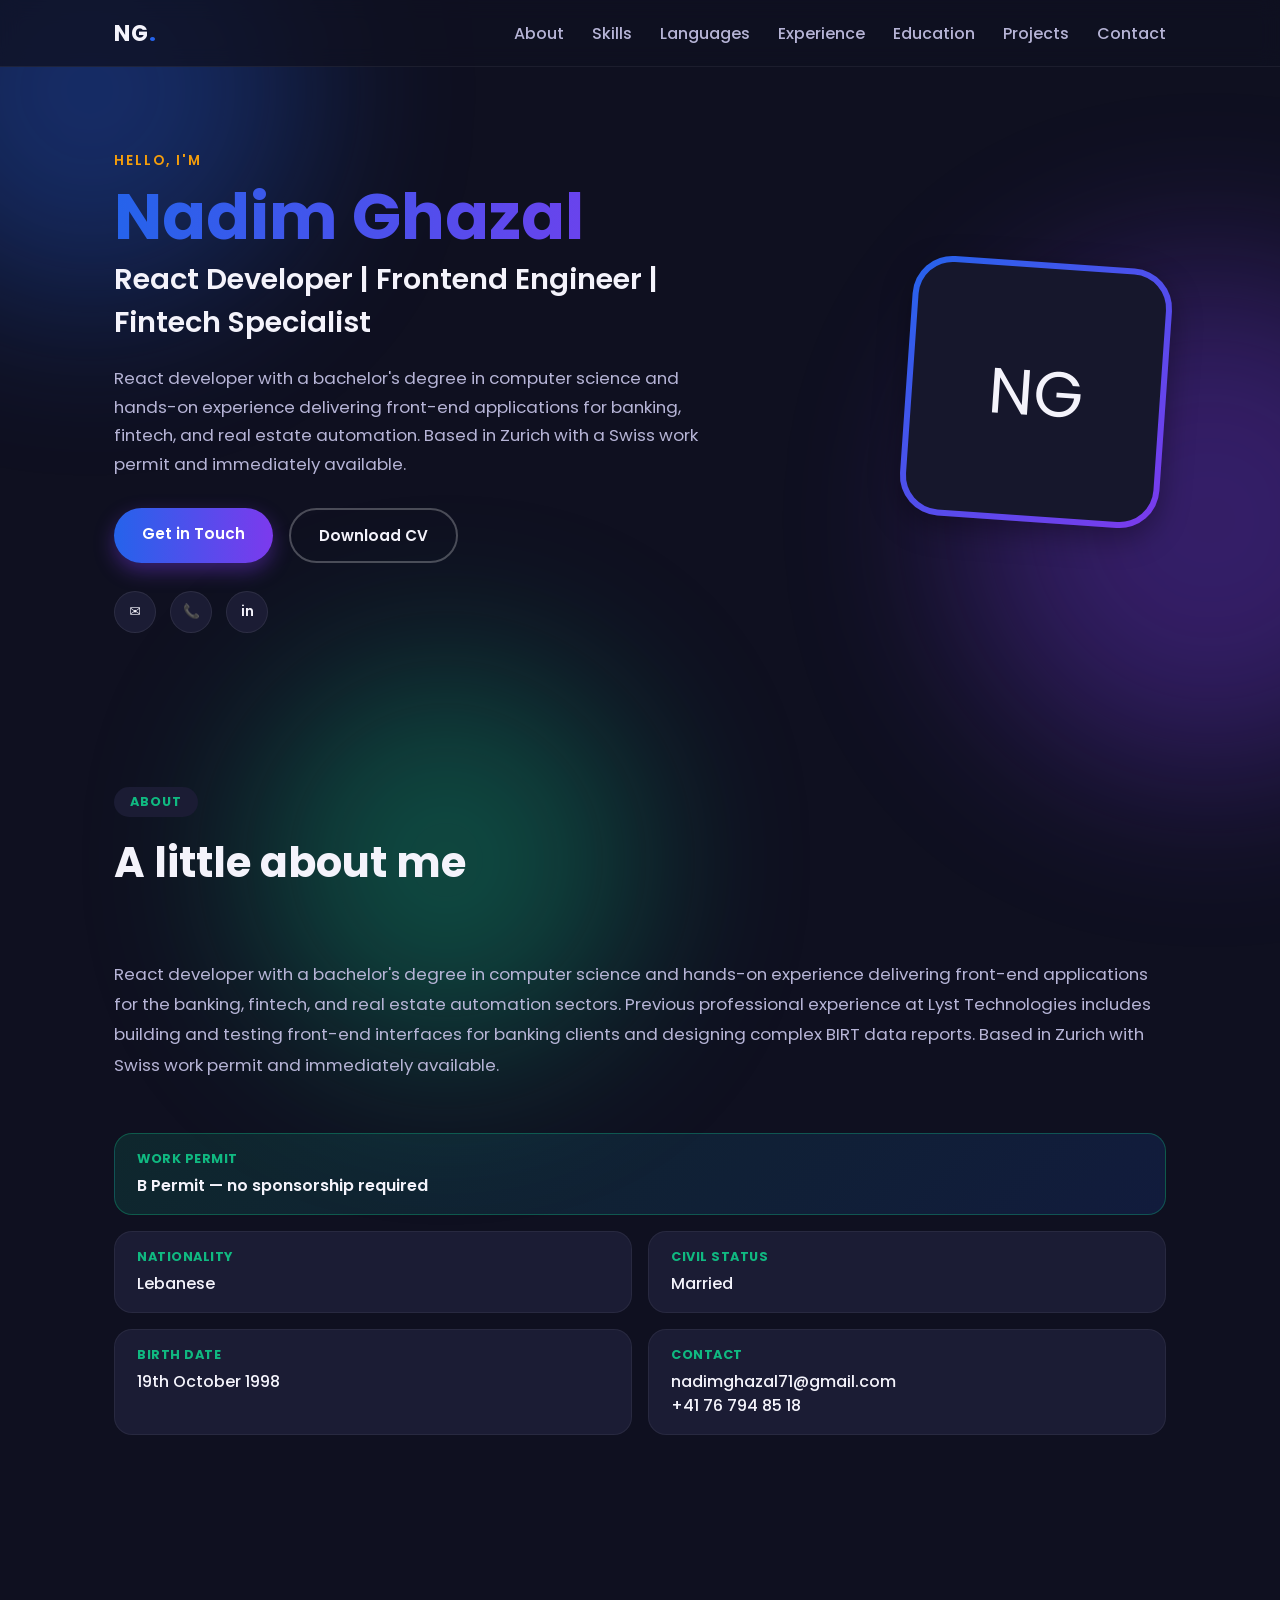
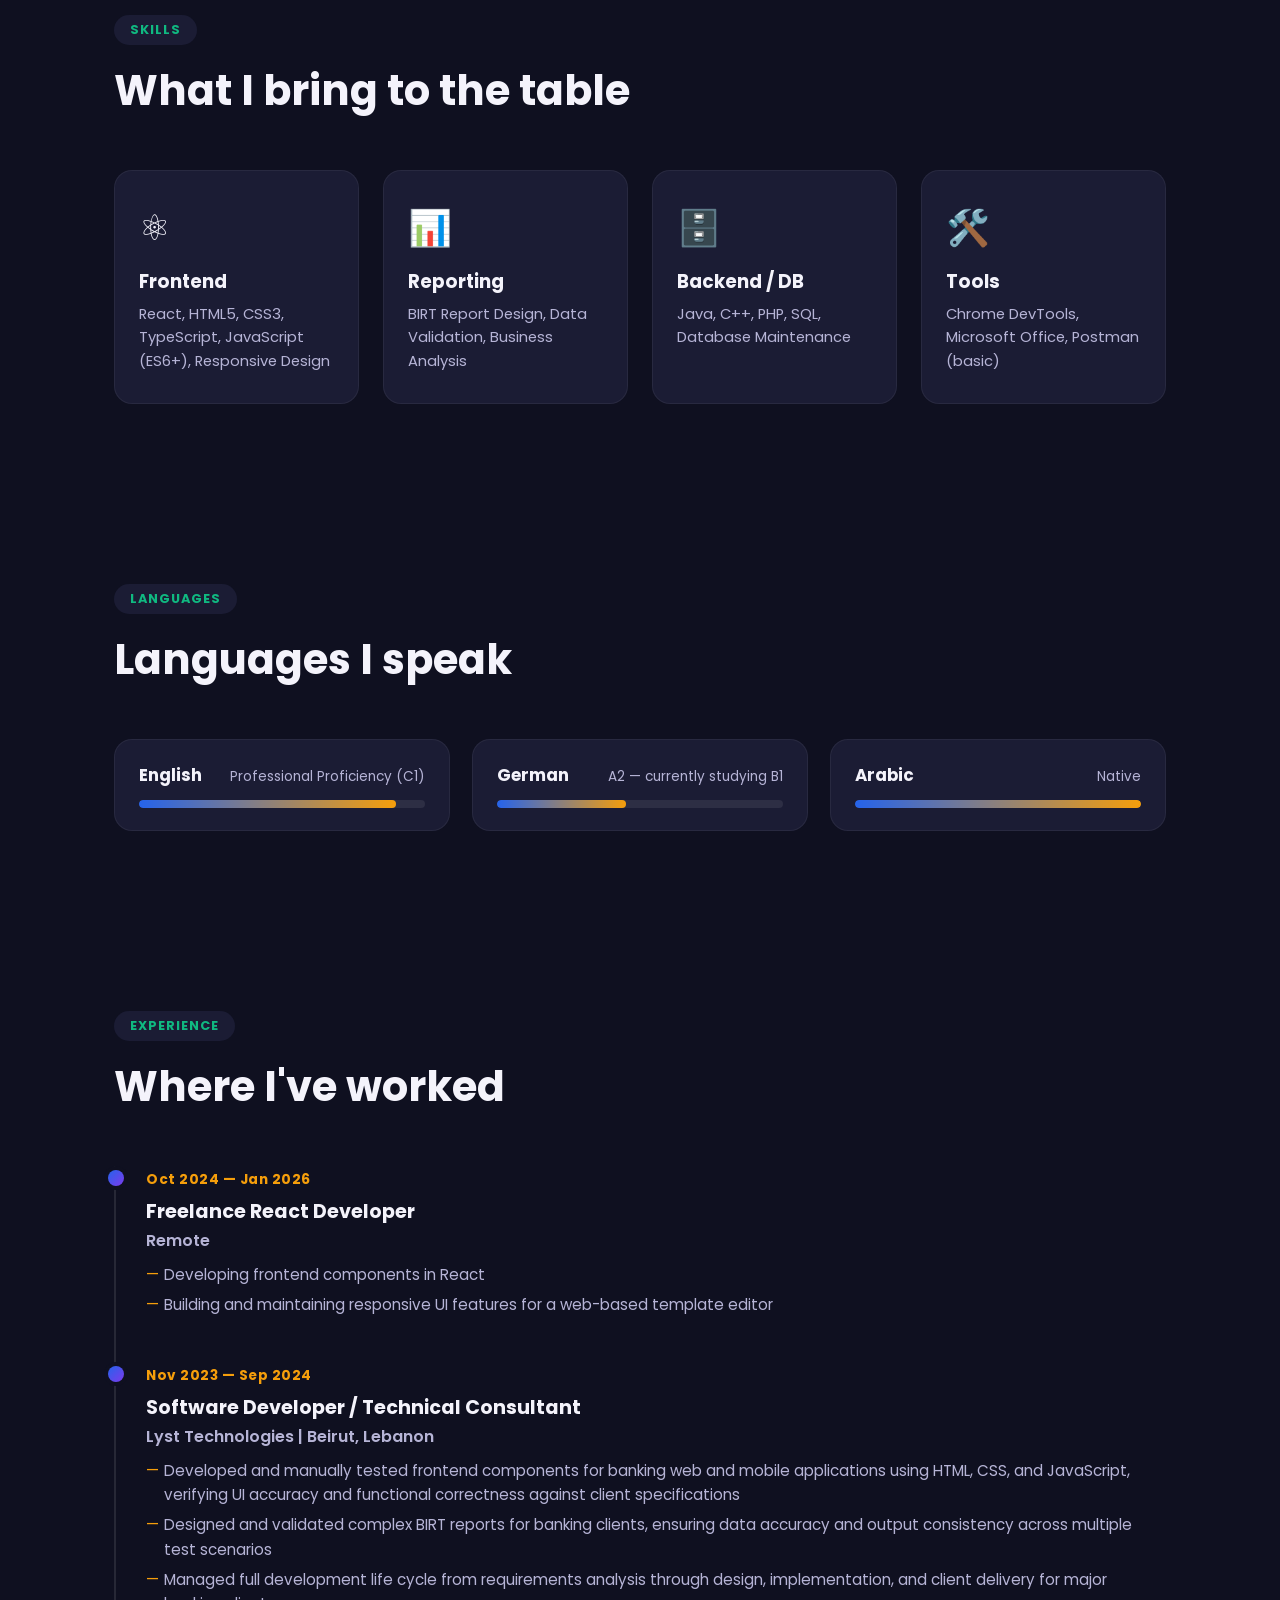
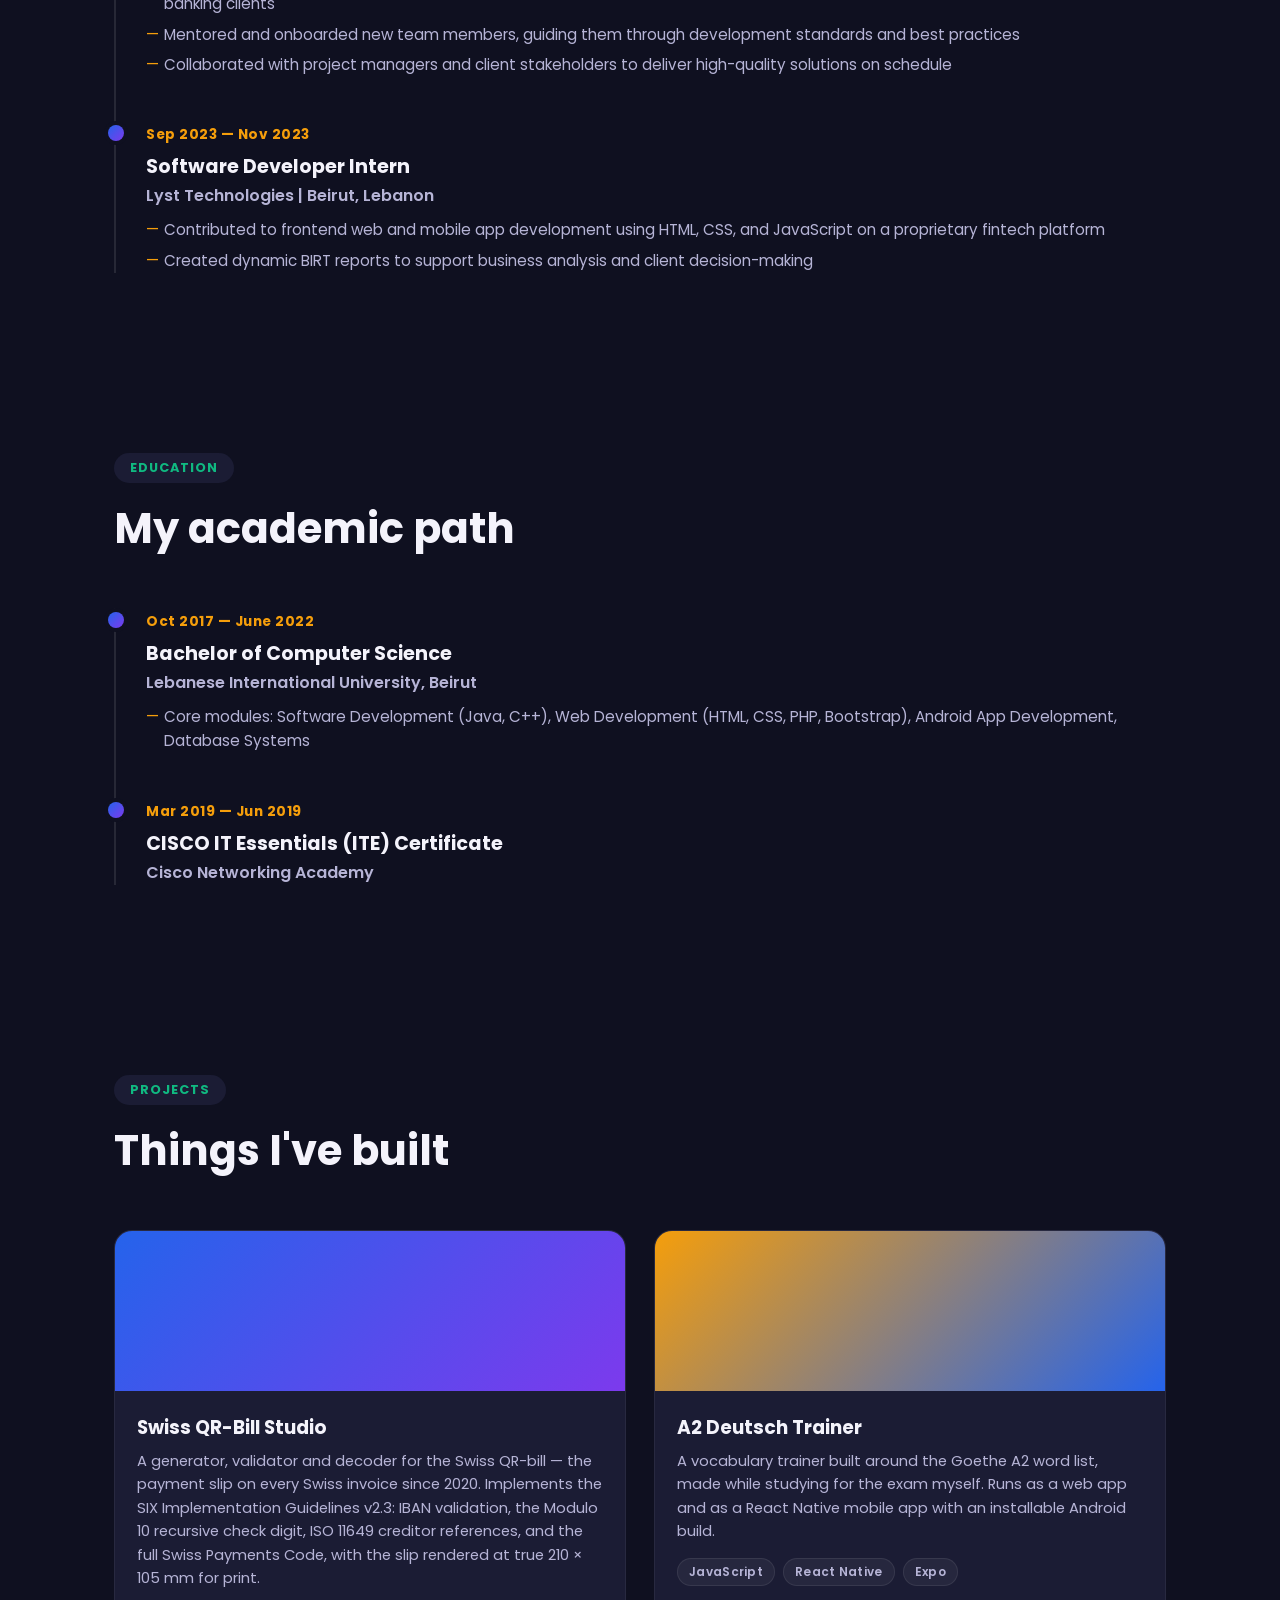
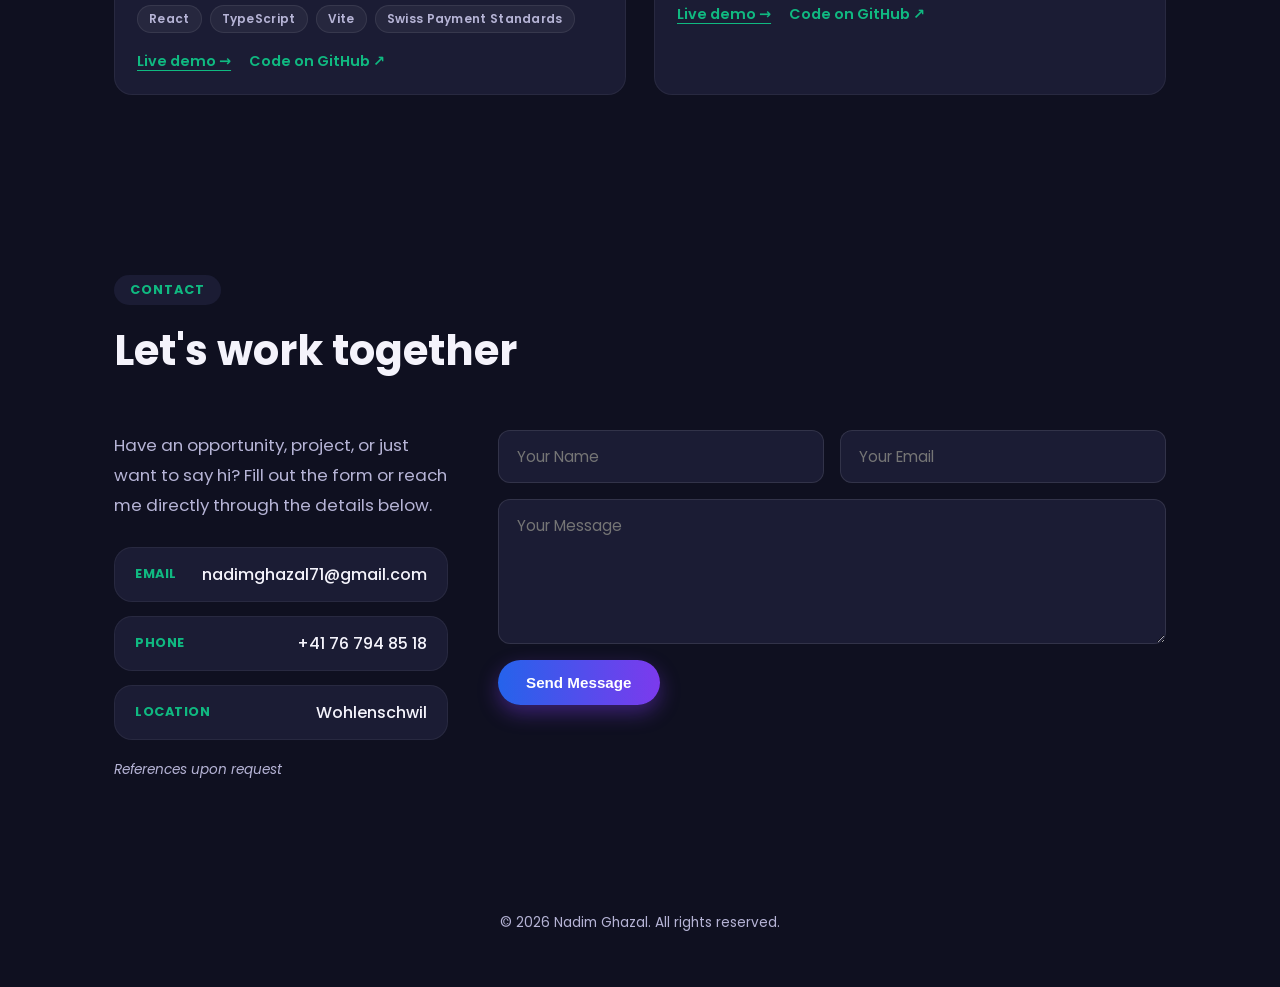
==== index.html @ 2960bc14 "Portfolio site for ghazalcode.ch Content and structure: - Work permit shown first in About and highl" ====
<!DOCTYPE html>
<html lang="en">
<head>
<meta charset="UTF-8">
<meta name="viewport" content="width=device-width, initial-scale=1.0">

<title>Nadim Ghazal — React Developer in Zurich</title>
<meta name="description" content="React developer based in Zurich with a computer science degree and a Swiss B permit, building front-end applications for banking and fintech. Portfolio, CV and projects.">
<meta name="author" content="Nadim Ghazal">
<link rel="canonical" href="https://ghazalcode.ch/">
<meta name="theme-color" content="#0f1020">

<!-- Link previews on LinkedIn, WhatsApp, Slack and X -->
<meta property="og:type" content="website">
<meta property="og:site_name" content="Nadim Ghazal">
<meta property="og:url" content="https://ghazalcode.ch/">
<meta property="og:title" content="Nadim Ghazal — React Developer in Zurich">
<meta property="og:description" content="Front-end applications for banking and fintech. Swiss B permit, based in Zurich, immediately available.">
<meta property="og:image" content="https://ghazalcode.ch/assets/og-image.png">
<meta property="og:image:width" content="1200">
<meta property="og:image:height" content="630">
<meta property="og:image:alt" content="Nadim Ghazal — React Developer, Zurich">
<meta name="twitter:card" content="summary_large_image">

<link rel="icon" href="assets/favicon.svg" type="image/svg+xml">
<link rel="icon" href="assets/favicon-32.png" sizes="32x32">
<link rel="apple-touch-icon" href="assets/apple-touch-icon.png">

<link rel="preconnect" href="https://fonts.googleapis.com">
<link rel="preconnect" href="https://fonts.gstatic.com" crossorigin>
<link href="https://fonts.googleapis.com/css2?family=Poppins:wght@400;500;600;700&display=swap" rel="stylesheet">
<link rel="stylesheet" href="style.css">
</head>
<body>

<!-- Soft glowing background shapes, purely decorative (styled in style.css) -->
<div class="blob blob-1"></div>
<div class="blob blob-2"></div>
<div class="blob blob-3"></div>

<!-- Top navigation bar: logo + section links (links are filled in by script.js from content.js) -->
<header class="navbar">
  <div class="nav-inner">
    <a href="#top" class="logo">NG<span>.</span></a>
    <nav class="nav-links" id="navLinks"></nav>
    <button class="nav-toggle" id="navToggle" aria-label="Toggle menu">☰</button>
  </div>
</header>

<main>

  <!--
    All the empty elements below (id="...") are text/content placeholders.
    Their actual wording lives in content.js — script.js reads that file
    and fills these elements in when the page loads. To change any text
    on the site, edit content.js, not this file. IDs must stay in sync
    with the ones referenced in script.js.
  -->

  <!-- Hero: name, tagline, CTA buttons, contact icons -->
  <section id="top" class="hero">
    <div class="hero-content">
      <p class="eyebrow" id="heroEyebrow"></p>
      <h1 id="heroName">Nadim Ghazal</h1>
      <h2 class="role" id="heroRole"></h2>
      <p class="hero-text" id="heroTagline"></p>
      <div class="hero-actions">
        <a href="#contact" class="btn btn-primary" id="heroContactBtn"></a>
        <a href="assets/CV_Ghazal_Nadim.pdf" class="btn btn-outline" id="heroCvBtn" download></a>
      </div>
      <div class="socials">
        <a href="mailto:nadimghazal71@gmail.com" aria-label="Email">✉️</a>
        <a href="tel:+41767948518" aria-label="Phone">📞</a>
        <a href="https://www.linkedin.com/in/nadim-ghazal-06484425b/" target="_blank" rel="noopener" aria-label="LinkedIn">in</a>
      </div>
    </div>
    <div class="hero-visual">
      <div class="avatar-frame">
        <div class="avatar-placeholder">NG</div>
      </div>
    </div>
  </section>

  <!-- About: bio paragraph + personal details grid (nationality, address, contact, etc.) -->
  <section id="about" class="section">
    <div class="section-head">
      <span class="tag" id="aboutTag"></span>
      <h2 id="aboutHeading"></h2>
    </div>
    <div class="about-grid">
      <p class="about-text" id="aboutBio"></p>
      <div class="info-grid" id="aboutInfo"></div>
    </div>
  </section>

  <!-- Skills: category cards (Frontend, Reporting, Backend/DB, Tools) -->
  <section id="skills" class="section">
    <div class="section-head">
      <span class="tag" id="skillsTag"></span>
      <h2 id="skillsHeading"></h2>
    </div>
    <div class="skills-grid" id="skillsGrid"></div>
  </section>

  <!-- Languages: spoken languages with proficiency bars -->
  <section id="languages" class="section">
    <div class="section-head">
      <span class="tag" id="languagesTag"></span>
      <h2 id="languagesHeading"></h2>
    </div>
    <div class="languages-grid" id="languagesGrid"></div>
  </section>

  <!-- Experience: work history timeline -->
  <section id="experience" class="section">
    <div class="section-head">
      <span class="tag" id="experienceTag"></span>
      <h2 id="experienceHeading"></h2>
    </div>
    <div class="timeline" id="experienceTimeline"></div>
  </section>

  <!-- Education: degrees / certificates timeline -->
  <section id="education" class="section">
    <div class="section-head">
      <span class="tag" id="educationTag"></span>
      <h2 id="educationHeading"></h2>
    </div>
    <div class="timeline" id="educationTimeline"></div>
  </section>

  <!-- Projects: cards are built from CONTENT.projects.items in content.js -->
  <section id="projects" class="section">
    <div class="section-head">
      <span class="tag" id="projectsTag"></span>
      <h2 id="projectsHeading"></h2>
    </div>
    <div class="projects-grid" id="projectsGrid"></div>
  </section>

  <!-- Contact: direct details (email/phone/location) + a message form that posts to the relay configured in content.js -->
  <section id="contact" class="section contact-section">
    <div class="section-head">
      <span class="tag" id="contactTag"></span>
      <h2 id="contactHeading"></h2>
    </div>
    <div class="contact-wrap">
      <div class="contact-info">
        <p class="contact-text" id="contactText"></p>
        <ul class="contact-details" id="contactDetails"></ul>
        <p class="contact-refs" id="contactRefs"></p>
      </div>
      <form class="contact-form" id="contactForm">
        <div class="form-row">
          <input type="text" name="name" id="formName" required>
          <input type="email" name="email" id="formEmail" required>
        </div>
        <textarea name="message" id="formMessage" rows="5" required></textarea>
        <!-- Spam trap: hidden from people, irresistible to bots. Handled in script.js. -->
        <input type="text" name="_honey" tabindex="-1" autocomplete="off" aria-hidden="true" class="honeypot">
        <button type="submit" class="btn btn-primary" id="formSubmit"></button>
        <p class="form-note" id="formNote" role="status" aria-live="polite"></p>
      </form>
    </div>
  </section>

</main>

<footer class="footer">
  <p id="footerText"></p>
</footer>

<!-- content.js holds all the site's text; script.js renders it into the page and handles interactions -->
<script src="content.js"></script>
<script src="script.js"></script>
</body>
</html>
---- style.css ----
/*
  Theme colors — change these to re-skin the whole site.
  --primary/--secondary form the gradient used on headings, buttons, and dots.
  --accent/--accent-2 are used sparingly for highlights (eyebrow text, tags, bars).
*/
:root {
  --bg: #0f1020;
  --bg-soft: #16172c;
  --card: #1b1c34;
  --text: #f4f3fb;
  --text-dim: #b6b4d6;
  --primary: #2563eb;
  --secondary: #7c3aed;
  --accent: #f59e0b;
  --accent-2: #10b981;
  --radius: 18px;
  --max-width: 1100px;
  --shadow: 0 10px 30px rgba(0,0,0,0.35);
}

* { box-sizing: border-box; }
html { scroll-behavior: smooth; }

body {
  margin: 0;
  font-family: 'Poppins', 'Segoe UI', system-ui, sans-serif;
  background: var(--bg);
  color: var(--text);
  overflow-x: hidden;
  position: relative;
}

/* Soft blurred color shapes fixed behind the content — purely decorative */
.blob {
  position: fixed;
  border-radius: 50%;
  filter: blur(90px);
  opacity: 0.35;
  z-index: 0;
  pointer-events: none;
}
.blob-1 { width: 420px; height: 420px; background: var(--primary); top: -120px; left: -120px; }
.blob-2 { width: 500px; height: 500px; background: var(--secondary); top: 30%; right: -180px; }
.blob-3 { width: 380px; height: 380px; background: var(--accent-2); bottom: -150px; left: 20%; }

a { color: inherit; text-decoration: none; }
ul { list-style: none; }

/* Navbar — sticky bar with logo, section links, and mobile hamburger toggle */
.navbar {
  position: sticky;
  top: 0;
  z-index: 100;
  backdrop-filter: blur(10px);
  background: rgba(15, 16, 32, 0.75);
  border-bottom: 1px solid rgba(255,255,255,0.06);
}
.nav-inner {
  max-width: var(--max-width);
  margin: 0 auto;
  padding: 16px 24px;
  display: flex;
  align-items: center;
  justify-content: space-between;
}
.logo {
  font-weight: 700;
  font-size: 1.4rem;
  letter-spacing: 1px;
}
.logo span { color: var(--primary); }
.nav-links {
  display: flex;
  gap: 28px;
}
.nav-links a {
  font-weight: 500;
  color: var(--text-dim);
  transition: color 0.2s;
  position: relative;
}
.nav-links a:hover { color: var(--text); }
.nav-toggle {
  display: none;
  background: none;
  border: none;
  color: var(--text);
  font-size: 1.5rem;
  cursor: pointer;
}

/* Hero — name, tagline, CTA buttons, and avatar frame at the top of the page */
.hero {
  max-width: var(--max-width);
  margin: 0 auto;
  padding: 80px 24px 60px;
  display: flex;
  align-items: center;
  justify-content: space-between;
  gap: 40px;
  position: relative;
  z-index: 1;
  min-height: 70vh;
}
.hero-content { flex: 1; max-width: 600px; }
.eyebrow {
  color: var(--accent);
  font-weight: 600;
  letter-spacing: 2px;
  text-transform: uppercase;
  font-size: 0.85rem;
  margin: 0 0 12px;
}
.hero h1 {
  font-size: clamp(2.5rem, 6vw, 4rem);
  margin: 0;
  line-height: 1.05;
  background: linear-gradient(90deg, var(--primary), var(--secondary));
  -webkit-background-clip: text;
  background-clip: text;
  color: transparent;
}
.role {
  font-size: clamp(1.2rem, 3vw, 1.8rem);
  margin: 8px 0 20px;
  color: var(--text);
  font-weight: 600;
}
.hero-text {
  color: var(--text-dim);
  font-size: 1.05rem;
  line-height: 1.7;
  margin-bottom: 30px;
}
.hero-actions {
  display: flex;
  gap: 16px;
  margin-bottom: 28px;
  flex-wrap: wrap;
}
.btn {
  display: inline-block;
  padding: 14px 28px;
  border-radius: 50px;
  font-weight: 600;
  cursor: pointer;
  border: none;
  transition: transform 0.2s, box-shadow 0.2s;
  font-size: 0.95rem;
}
.btn:hover { transform: translateY(-3px); }
.btn-primary {
  background: linear-gradient(90deg, var(--primary), var(--secondary));
  color: #fff;
  box-shadow: 0 8px 20px rgba(124, 58, 237, 0.4);
}
.btn-outline {
  background: transparent;
  color: var(--text);
  border: 2px solid rgba(255,255,255,0.25);
}
.btn-outline:hover { border-color: var(--accent); }
.socials {
  display: flex;
  gap: 14px;
}
.socials a {
  width: 42px;
  height: 42px;
  border-radius: 50%;
  background: var(--card);
  display: flex;
  align-items: center;
  justify-content: center;
  font-weight: 600;
  font-size: 0.85rem;
  border: 1px solid rgba(255,255,255,0.08);
  transition: transform 0.2s, background 0.2s;
}
.socials a:hover {
  transform: translateY(-4px);
  background: var(--secondary);
}

.hero-visual { flex-shrink: 0; }
.avatar-frame {
  width: 260px;
  height: 260px;
  border-radius: 40px;
  background: linear-gradient(135deg, var(--primary), var(--secondary));
  padding: 6px;
  box-shadow: var(--shadow);
  transform: rotate(4deg);
}
.avatar-placeholder {
  width: 100%;
  height: 100%;
  background: var(--bg-soft);
  border-radius: 34px;
  display: flex;
  align-items: center;
  justify-content: center;
  font-size: 4rem;
}

/* Shared layout for every content section (About, Skills, Languages, etc.) */
.section {
  max-width: var(--max-width);
  margin: 0 auto;
  padding: 90px 24px;
  position: relative;
  z-index: 1;
}
.section-head { margin-bottom: 48px; }
.tag {
  display: inline-block;
  background: var(--card);
  color: var(--accent-2);
  padding: 6px 16px;
  border-radius: 50px;
  font-size: 0.8rem;
  font-weight: 700;
  letter-spacing: 1px;
  text-transform: uppercase;
  margin-bottom: 14px;
}
.section-head h2 {
  font-size: clamp(1.8rem, 4vw, 2.6rem);
  margin: 0;
}

/* About — bio paragraph on top, personal-details cards in a grid below it */
.about-grid {
  display: flex;
  flex-direction: column;
  gap: 36px;
}
.about-text {
  color: var(--text-dim);
  font-size: 1.05rem;
  line-height: 1.8;
}
.info-grid {
  display: grid;
  grid-template-columns: repeat(2, 1fr); /* the highlighted item spans both columns, the rest pair up */
  gap: 16px;
}
.info-item {
  background: var(--card);
  border-radius: var(--radius);
  padding: 16px 22px;
  display: flex;
  flex-direction: column;
  align-items: flex-start;
  gap: 6px;
  border: 1px solid rgba(255,255,255,0.06);
}
/* Work permit: full width and tinted, so it's read before anything else */
.info-item--highlight {
  grid-column: 1 / -1;
  background: linear-gradient(135deg, rgba(16,185,129,0.14), rgba(37,99,235,0.14));
  border-color: rgba(16,185,129,0.35);
}
.info-item--highlight .info-value { font-weight: 600; }
.info-label {
  font-size: 0.8rem;
  font-weight: 700;
  text-transform: uppercase;
  letter-spacing: 0.5px;
  color: var(--accent-2);
}
.info-value {
  color: var(--text);
  font-weight: 500;
  text-align: left;
  line-height: 1.5;
}

/* Skills — category cards, one per skill group (Frontend, Reporting, etc.) */
.skills-grid {
  display: grid;
  grid-template-columns: repeat(auto-fit, minmax(220px, 1fr));
  gap: 24px;
}
.skill-card {
  background: var(--card);
  border-radius: var(--radius);
  padding: 30px 24px;
  border: 1px solid rgba(255,255,255,0.06);
  transition: transform 0.25s, box-shadow 0.25s;
}
.skill-card:hover {
  transform: translateY(-8px);
  box-shadow: var(--shadow);
}
.skill-icon { font-size: 2.2rem; margin-bottom: 14px; }
.skill-card h3 { margin: 0 0 8px; font-size: 1.15rem; }
.skill-card p { color: var(--text-dim); margin: 0; font-size: 0.92rem; line-height: 1.6; }

/* Timeline — shared by the Experience and Education sections (vertical line + dots) */
.timeline {
  position: relative;
  padding-left: 30px;
  border-left: 2px solid rgba(255,255,255,0.1);
}
.timeline-item { position: relative; padding-bottom: 44px; }
.timeline-item:last-child { padding-bottom: 0; }
.timeline-dot {
  position: absolute;
  left: -38px;
  top: 4px;
  width: 16px;
  height: 16px;
  border-radius: 50%;
  background: linear-gradient(135deg, var(--primary), var(--secondary));
  box-shadow: 0 0 0 4px var(--bg);
}
.timeline-date {
  color: var(--accent);
  font-size: 0.85rem;
  font-weight: 700;
  letter-spacing: 0.5px;
}
.timeline-content h3 { margin: 6px 0 2px; font-size: 1.2rem; }
.timeline-org { color: var(--text-dim); font-weight: 600; margin: 0 0 10px; }
.timeline-bullets {
  margin: 0;
  padding: 0;
  display: flex;
  flex-direction: column;
  gap: 6px;
}
.timeline-bullets li {
  color: var(--text-dim);
  line-height: 1.6;
  font-size: 0.95rem;
  padding-left: 18px;
  position: relative;
}
.timeline-bullets li::before {
  content: "—";
  position: absolute;
  left: 0;
  color: var(--accent);
}

/* Languages — one card per language with a proficiency bar (width set inline via style.js) */
.languages-grid {
  display: grid;
  grid-template-columns: repeat(auto-fit, minmax(280px, 1fr));
  gap: 22px;
}
.language-item {
  background: var(--card);
  border-radius: var(--radius);
  padding: 22px 24px;
  border: 1px solid rgba(255,255,255,0.06);
}
.language-top {
  display: flex;
  justify-content: space-between;
  align-items: baseline;
  gap: 12px;
  margin-bottom: 12px;
  flex-wrap: wrap;
}
.language-name { font-weight: 700; font-size: 1.05rem; }
.language-level { color: var(--text-dim); font-size: 0.85rem; text-align: right; }
.language-bar {
  height: 8px;
  border-radius: 50px;
  background: rgba(255,255,255,0.08);
  overflow: hidden;
}
.language-fill {
  height: 100%;
  border-radius: 50px;
  background: linear-gradient(90deg, var(--primary), var(--accent));
}

/* Projects — placeholder cards for now; real project data goes in content.js */
.projects-grid {
  display: grid;
  grid-template-columns: repeat(auto-fit, minmax(280px, 1fr));
  gap: 28px;
}
.project-card {
  background: var(--card);
  border-radius: var(--radius);
  overflow: hidden;
  border: 1px solid rgba(255,255,255,0.06);
  transition: transform 0.25s, box-shadow 0.25s;
}
.project-card:hover {
  transform: translateY(-8px);
  box-shadow: var(--shadow);
}
.project-thumb { height: 160px; }
.thumb-1 { background: linear-gradient(135deg, var(--primary), var(--secondary)); }
.thumb-2 { background: linear-gradient(135deg, var(--accent), var(--primary)); }
.thumb-3 { background: linear-gradient(135deg, var(--accent-2), var(--secondary)); }
.project-body { padding: 22px; }
.project-body h3 { margin: 0 0 8px; }
.project-body p { color: var(--text-dim); font-size: 0.92rem; line-height: 1.6; margin: 0 0 14px; }

/* Tech stack chips */
.project-tags {
  list-style: none;
  display: flex;
  flex-wrap: wrap;
  gap: 8px;
  margin: 0 0 18px;
  padding: 0;
}
.project-tags li {
  font-size: 0.75rem;
  font-weight: 600;
  letter-spacing: 0.3px;
  color: var(--text-dim);
  background: rgba(255,255,255,0.05);
  border: 1px solid rgba(255,255,255,0.08);
  border-radius: 999px;
  padding: 4px 11px;
}

.project-links { display: flex; flex-wrap: wrap; gap: 18px; }
.project-link { color: var(--accent-2); font-weight: 600; font-size: 0.9rem; }
.project-link:hover { color: var(--accent); }
/* The demo is the primary action, so it gets the underline the repo link doesn't */
.project-link--demo { text-decoration: underline; text-underline-offset: 4px; }

/* Contact — direct details + message form (submits via the relay set in content.js) */
.contact-wrap {
  display: flex;
  gap: 50px;
  flex-wrap: wrap;
}
.contact-info {
  flex: 1;
  min-width: 260px;
}
.contact-text {
  color: var(--text-dim);
  line-height: 1.8;
  font-size: 1.05rem;
  margin: 0 0 26px;
}
.contact-details {
  display: flex;
  flex-direction: column;
  gap: 14px;
  margin: 0 0 20px;
  padding: 0;
}
.contact-details li {
  display: flex;
  justify-content: space-between;
  align-items: center;
  gap: 12px;
  background: var(--card);
  border-radius: var(--radius);
  padding: 14px 20px;
  border: 1px solid rgba(255,255,255,0.06);
  flex-wrap: wrap;
}
.detail-label {
  font-size: 0.8rem;
  font-weight: 700;
  text-transform: uppercase;
  letter-spacing: 0.5px;
  color: var(--accent-2);
}
.contact-details a,
.contact-details span:last-child {
  color: var(--text);
  font-weight: 500;
}
.contact-details a:hover { color: var(--accent); }
.contact-refs {
  color: var(--text-dim);
  font-size: 0.85rem;
  font-style: italic;
  margin: 0;
}
.contact-form {
  flex: 2;
  min-width: 280px;
  display: flex;
  flex-direction: column;
  gap: 16px;
}
.form-row {
  display: flex;
  gap: 16px;
  flex-wrap: wrap;
}
.form-row input { flex: 1; min-width: 200px; }
.contact-form input,
.contact-form textarea {
  background: var(--card);
  border: 1px solid rgba(255,255,255,0.1);
  border-radius: 12px;
  padding: 14px 18px;
  color: var(--text);
  font-family: inherit;
  font-size: 0.95rem;
  resize: vertical;
}
.contact-form input:focus,
.contact-form textarea:focus {
  outline: none;
  border-color: var(--secondary);
}
.contact-form button { align-self: flex-start; }
.contact-form button:disabled { opacity: 0.6; cursor: progress; }
.form-note {
  color: var(--text-dim);
  font-size: 0.9rem;
  margin: 0;
  min-height: 1.2em;
}
.form-note.is-success { color: var(--accent-2); }
.form-note.is-error { color: #f87171; }

/* Off-screen rather than display:none — bots skip fields that aren't rendered */
.honeypot {
  position: absolute;
  left: -9999px;
  width: 1px;
  height: 1px;
  opacity: 0;
  pointer-events: none;
}

/* Footer */
.footer {
  text-align: center;
  padding: 30px 24px 40px;
  color: var(--text-dim);
  font-size: 0.85rem;
  position: relative;
  z-index: 1;
}

/* Responsive breakpoints */
@media (max-width: 820px) {
  /* Below tablet width: collapse the nav into a hamburger menu, stack the hero, and drop the personal-details grid to a single column */
  .nav-links { display: none; }
  .nav-toggle { display: block; }
  .nav-links.open {
    display: flex;
    position: absolute;
    top: 100%;
    left: 0;
    right: 0;
    background: var(--bg-soft);
    flex-direction: column;
    padding: 20px 24px;
    gap: 18px;
    border-bottom: 1px solid rgba(255,255,255,0.08);
  }
  .hero { flex-direction: column; text-align: center; padding-top: 50px; }
  .hero-actions, .socials { justify-content: center; }
  .avatar-frame { width: 200px; height: 200px; }
  .contact-details li { flex-direction: column; align-items: flex-start; text-align: left; }
  .info-grid { grid-template-columns: 1fr; }
}

@media (min-width: 821px) and (max-width: 1000px) {
  /* Tablet range: personal-details grid drops from 3 columns to 2 before the mobile breakpoint kicks in */
  .info-grid { grid-template-columns: repeat(2, 1fr); }
}
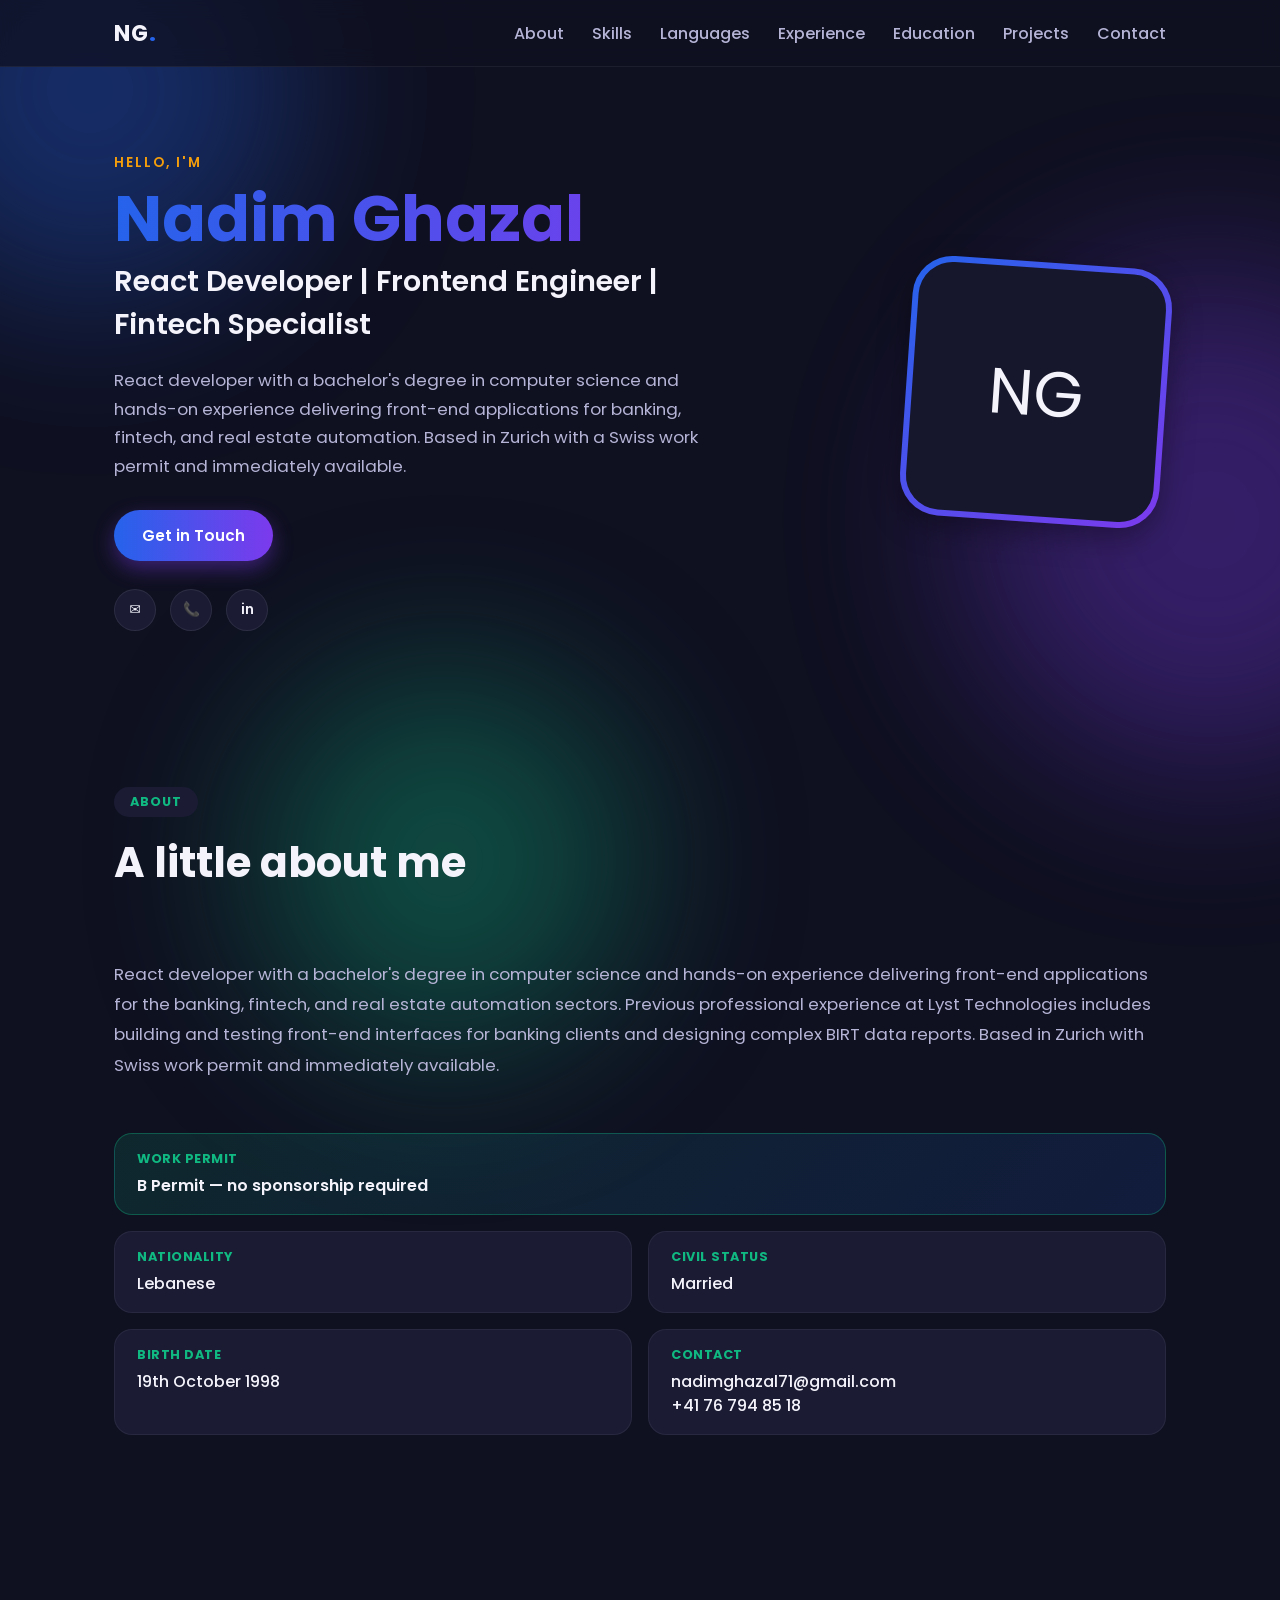
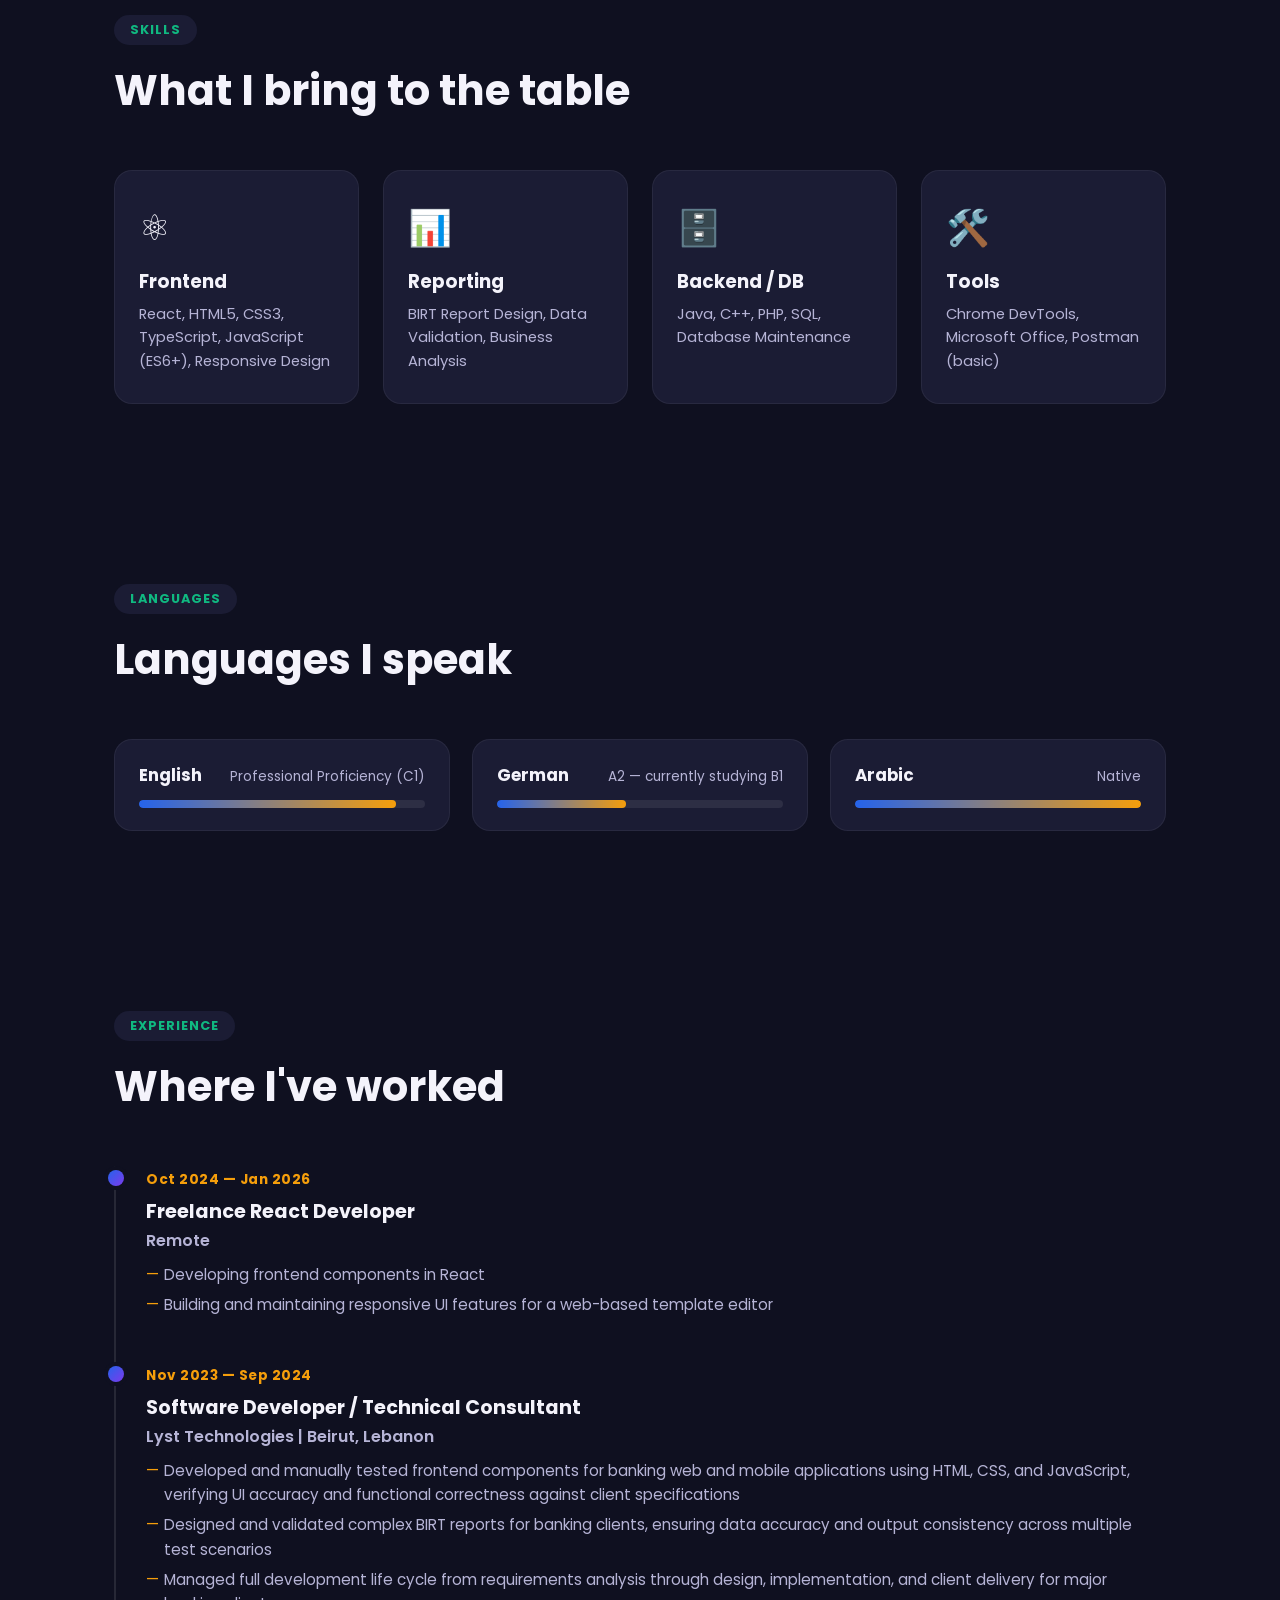
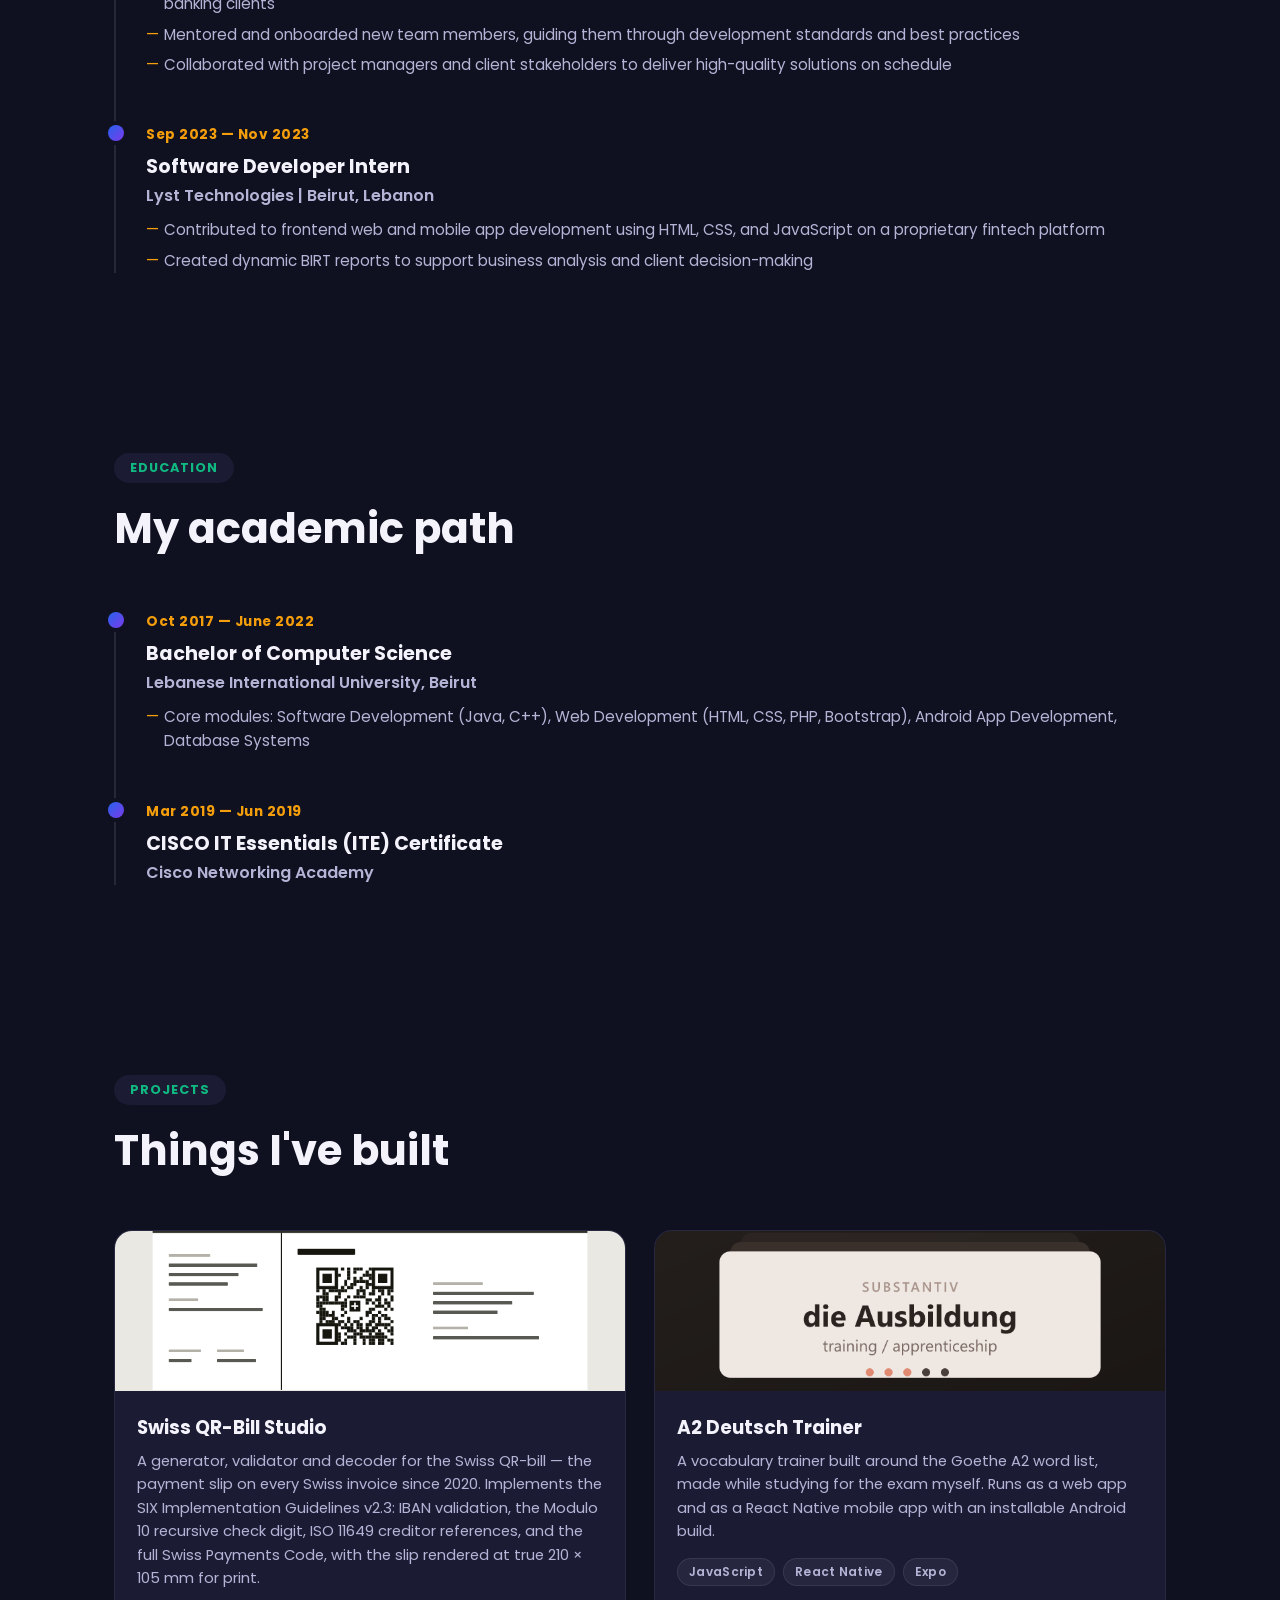
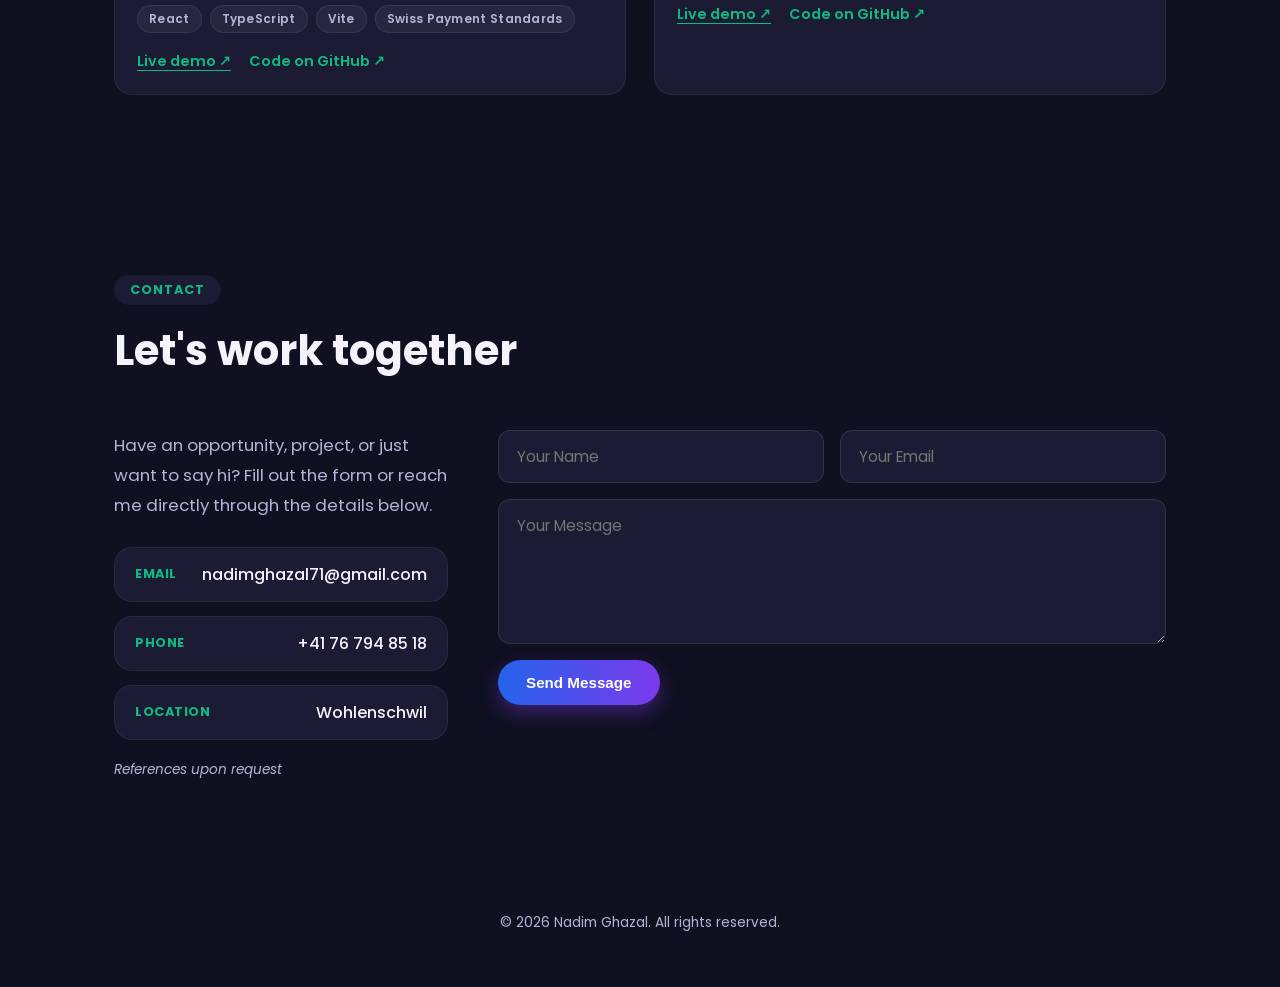
==== commit 735d1106: "Project thumbnails, external demo links, drop the CV button - Generated an illustration per project " ====
--- a/index.html
+++ b/index.html
@@ -57,7 +57,7 @@
     with the ones referenced in script.js.
   -->
 
-  <!-- Hero: name, tagline, CTA buttons, contact icons -->
+  <!-- Hero: name, tagline, CTA button, contact icons -->
   <section id="top" class="hero">
     <div class="hero-content">
       <p class="eyebrow" id="heroEyebrow"></p>
@@ -66,7 +66,6 @@
       <p class="hero-text" id="heroTagline"></p>
       <div class="hero-actions">
         <a href="#contact" class="btn btn-primary" id="heroContactBtn"></a>
-        <a href="assets/CV_Ghazal_Nadim.pdf" class="btn btn-outline" id="heroCvBtn" download></a>
       </div>
       <div class="socials">
         <a href="mailto:nadimghazal71@gmail.com" aria-label="Email">✉️</a>
--- a/style.css
+++ b/style.css
@@ -395,7 +395,15 @@
   transform: translateY(-8px);
   box-shadow: var(--shadow);
 }
-.project-thumb { height: 160px; }
+.project-thumb { height: 160px; overflow: hidden; background: var(--bg-soft); }
+.project-thumb img {
+  display: block;
+  width: 100%;
+  height: 100%;
+  object-fit: cover;
+  transition: transform 0.35s ease;
+}
+.project-card:hover .project-thumb img { transform: scale(1.04); }
 .thumb-1 { background: linear-gradient(135deg, var(--primary), var(--secondary)); }
 .thumb-2 { background: linear-gradient(135deg, var(--accent), var(--primary)); }
 .thumb-3 { background: linear-gradient(135deg, var(--accent-2), var(--secondary)); }
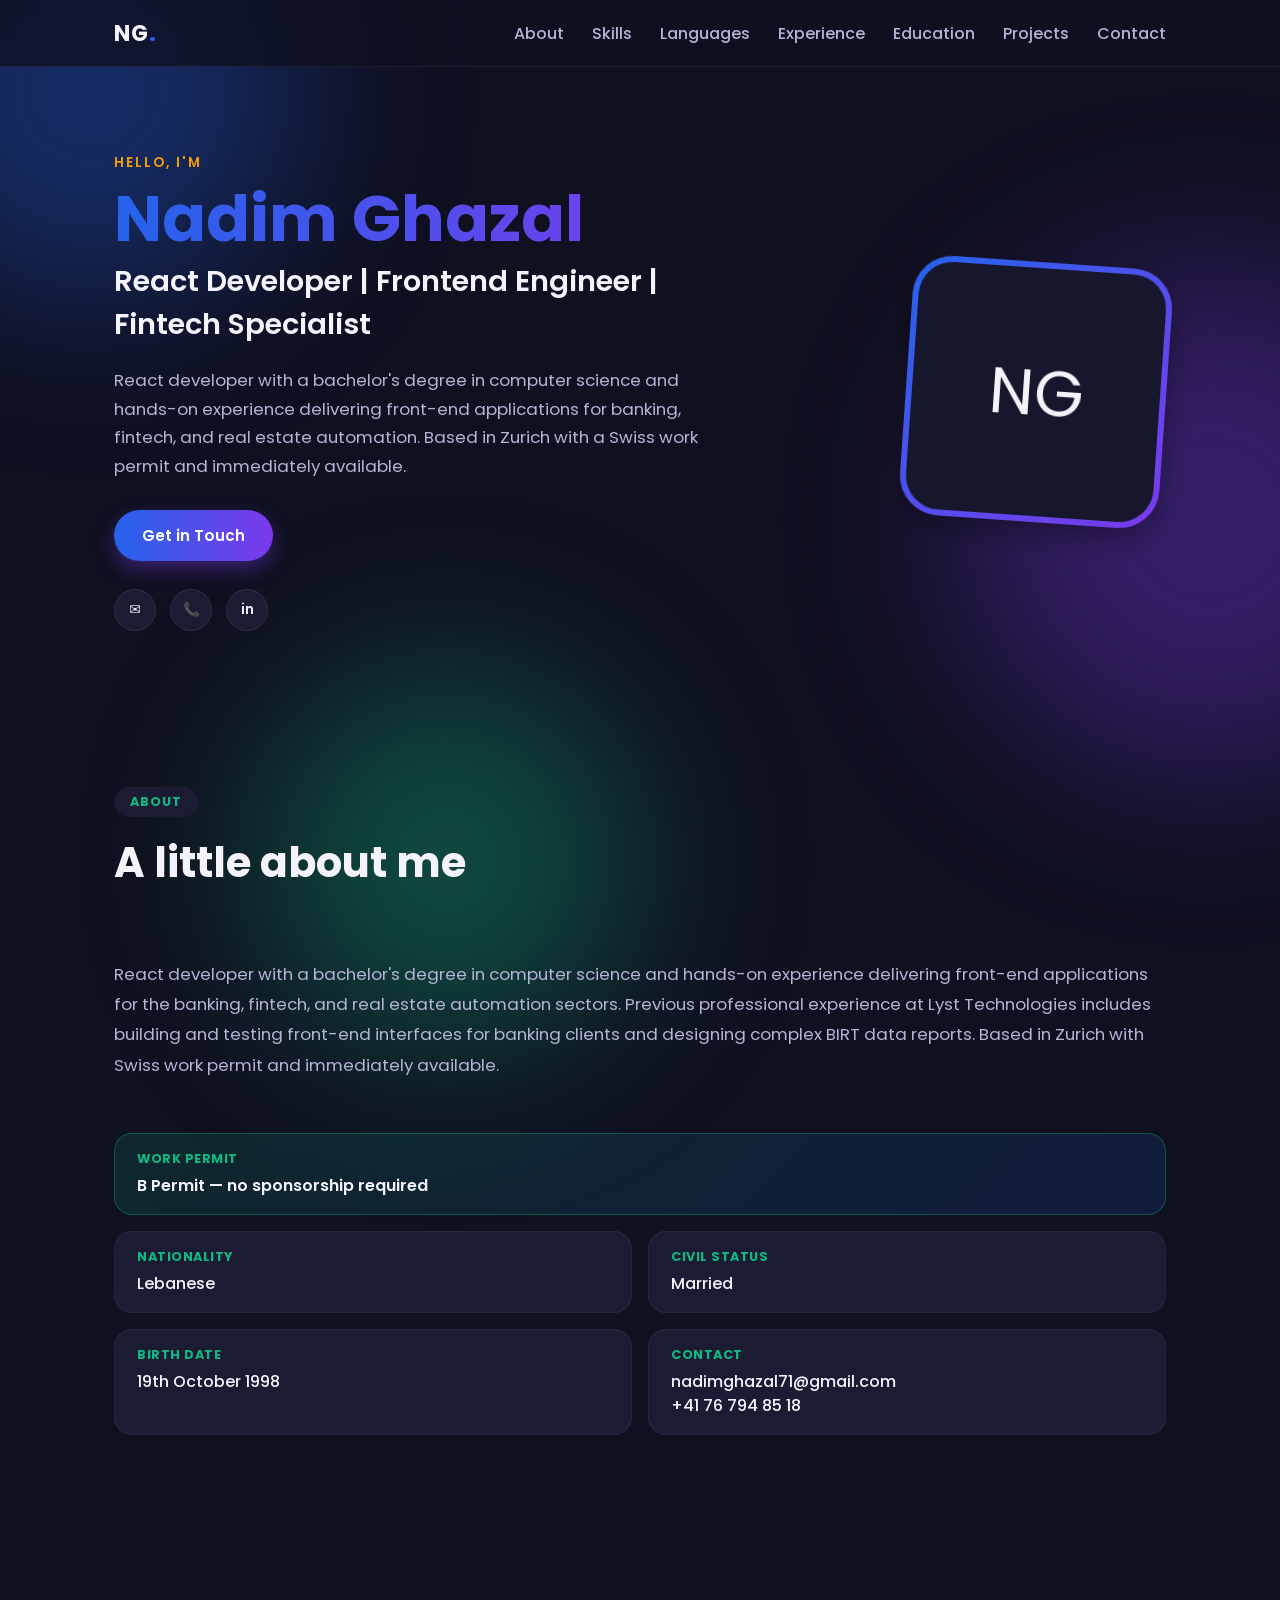
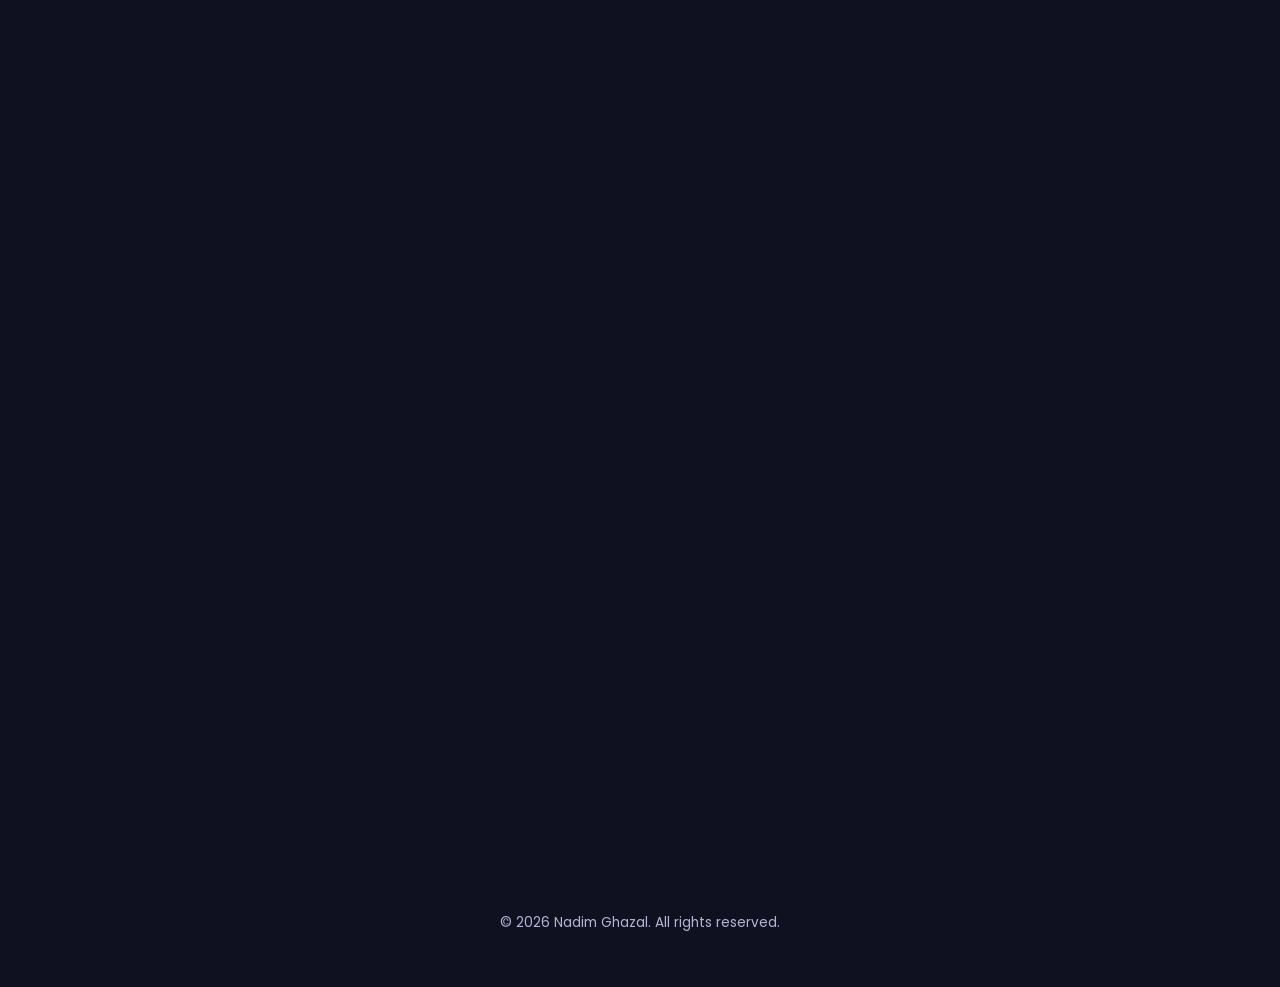
==== commit 8ddc3e59: "Self-host Poppins and add a Content Security Policy Loading Poppins from fonts.googleapis.com sent e" ====
--- a/index.html
+++ b/index.html
@@ -26,9 +26,28 @@
 <link rel="icon" href="assets/favicon-32.png" sizes="32x32">
 <link rel="apple-touch-icon" href="assets/apple-touch-icon.png">
 
-<link rel="preconnect" href="https://fonts.googleapis.com">
-<link rel="preconnect" href="https://fonts.gstatic.com" crossorigin>
-<link href="https://fonts.googleapis.com/css2?family=Poppins:wght@400;500;600;700&display=swap" rel="stylesheet">
+<!--
+  Content Security Policy. Delivered as a meta tag because GitHub Pages does
+  not allow custom response headers. Everything the page needs is served from
+  this origin; the only outbound connection is the contact form's relay.
+  Note: frame-ancestors cannot be set via meta, so clickjacking protection
+  would need real headers (i.e. a different host or a proxy in front).
+-->
+<meta http-equiv="Content-Security-Policy" content="
+  default-src 'self';
+  base-uri 'none';
+  object-src 'none';
+  script-src 'self';
+  style-src 'self';
+  font-src 'self';
+  img-src 'self' data:;
+  connect-src 'self' https://formsubmit.co;
+  form-action 'self' https://formsubmit.co;
+  upgrade-insecure-requests;
+">
+
+<!-- Poppins is self-hosted: see assets/fonts/poppins.css for why -->
+<link rel="stylesheet" href="assets/fonts/poppins.css">
 <link rel="stylesheet" href="style.css">
 </head>
 <body>
--- a/assets/fonts/poppins.css
+++ b/assets/fonts/poppins.css
@@ -0,0 +1,82 @@
+/*
+  Poppins, self-hosted.
+
+  Loading this from fonts.googleapis.com would send every visitor's IP address
+  to Google, which is a GDPR / revised-FADP problem for a Swiss-facing site.
+  These files are served from our own origin instead. Poppins is SIL Open Font
+  License 1.1, which permits redistribution.
+
+  Regenerate with scripts/fonts.mjs if the weights ever change.
+*/
+
+@font-face {
+  font-family: 'Poppins';
+  font-style: normal;
+  font-weight: 400;
+  font-display: swap;
+  src: url('poppins-400-latin-ext.woff2') format('woff2');
+  unicode-range: U+0100-02BA, U+02BD-02C5, U+02C7-02CC, U+02CE-02D7, U+02DD-02FF, U+0304, U+0308, U+0329, U+1D00-1DBF, U+1E00-1E9F, U+1EF2-1EFF, U+2020, U+20A0-20AB, U+20AD-20C0, U+2113, U+2C60-2C7F, U+A720-A7FF;
+}
+
+@font-face {
+  font-family: 'Poppins';
+  font-style: normal;
+  font-weight: 400;
+  font-display: swap;
+  src: url('poppins-400-latin.woff2') format('woff2');
+  unicode-range: U+0000-00FF, U+0131, U+0152-0153, U+02BB-02BC, U+02C6, U+02DA, U+02DC, U+0304, U+0308, U+0329, U+2000-206F, U+20AC, U+2122, U+2191, U+2193, U+2212, U+2215, U+FEFF, U+FFFD;
+}
+
+@font-face {
+  font-family: 'Poppins';
+  font-style: normal;
+  font-weight: 500;
+  font-display: swap;
+  src: url('poppins-500-latin-ext.woff2') format('woff2');
+  unicode-range: U+0100-02BA, U+02BD-02C5, U+02C7-02CC, U+02CE-02D7, U+02DD-02FF, U+0304, U+0308, U+0329, U+1D00-1DBF, U+1E00-1E9F, U+1EF2-1EFF, U+2020, U+20A0-20AB, U+20AD-20C0, U+2113, U+2C60-2C7F, U+A720-A7FF;
+}
+
+@font-face {
+  font-family: 'Poppins';
+  font-style: normal;
+  font-weight: 500;
+  font-display: swap;
+  src: url('poppins-500-latin.woff2') format('woff2');
+  unicode-range: U+0000-00FF, U+0131, U+0152-0153, U+02BB-02BC, U+02C6, U+02DA, U+02DC, U+0304, U+0308, U+0329, U+2000-206F, U+20AC, U+2122, U+2191, U+2193, U+2212, U+2215, U+FEFF, U+FFFD;
+}
+
+@font-face {
+  font-family: 'Poppins';
+  font-style: normal;
+  font-weight: 600;
+  font-display: swap;
+  src: url('poppins-600-latin-ext.woff2') format('woff2');
+  unicode-range: U+0100-02BA, U+02BD-02C5, U+02C7-02CC, U+02CE-02D7, U+02DD-02FF, U+0304, U+0308, U+0329, U+1D00-1DBF, U+1E00-1E9F, U+1EF2-1EFF, U+2020, U+20A0-20AB, U+20AD-20C0, U+2113, U+2C60-2C7F, U+A720-A7FF;
+}
+
+@font-face {
+  font-family: 'Poppins';
+  font-style: normal;
+  font-weight: 600;
+  font-display: swap;
+  src: url('poppins-600-latin.woff2') format('woff2');
+  unicode-range: U+0000-00FF, U+0131, U+0152-0153, U+02BB-02BC, U+02C6, U+02DA, U+02DC, U+0304, U+0308, U+0329, U+2000-206F, U+20AC, U+2122, U+2191, U+2193, U+2212, U+2215, U+FEFF, U+FFFD;
+}
+
+@font-face {
+  font-family: 'Poppins';
+  font-style: normal;
+  font-weight: 700;
+  font-display: swap;
+  src: url('poppins-700-latin-ext.woff2') format('woff2');
+  unicode-range: U+0100-02BA, U+02BD-02C5, U+02C7-02CC, U+02CE-02D7, U+02DD-02FF, U+0304, U+0308, U+0329, U+1D00-1DBF, U+1E00-1E9F, U+1EF2-1EFF, U+2020, U+20A0-20AB, U+20AD-20C0, U+2113, U+2C60-2C7F, U+A720-A7FF;
+}
+
+@font-face {
+  font-family: 'Poppins';
+  font-style: normal;
+  font-weight: 700;
+  font-display: swap;
+  src: url('poppins-700-latin.woff2') format('woff2');
+  unicode-range: U+0000-00FF, U+0131, U+0152-0153, U+02BB-02BC, U+02C6, U+02DA, U+02DC, U+0304, U+0308, U+0329, U+2000-206F, U+20AC, U+2122, U+2191, U+2193, U+2212, U+2215, U+FEFF, U+FFFD;
+}
--- a/style.css
+++ b/style.css
@@ -538,6 +538,12 @@
   height: 1px;
   opacity: 0;
   pointer-events: none;
+}
+
+/* Scroll reveal — script.js sets the hidden state inline, then adds .in-view */
+.section.in-view {
+  opacity: 1 !important;
+  transform: translateY(0) !important;
 }
 
 /* Footer */
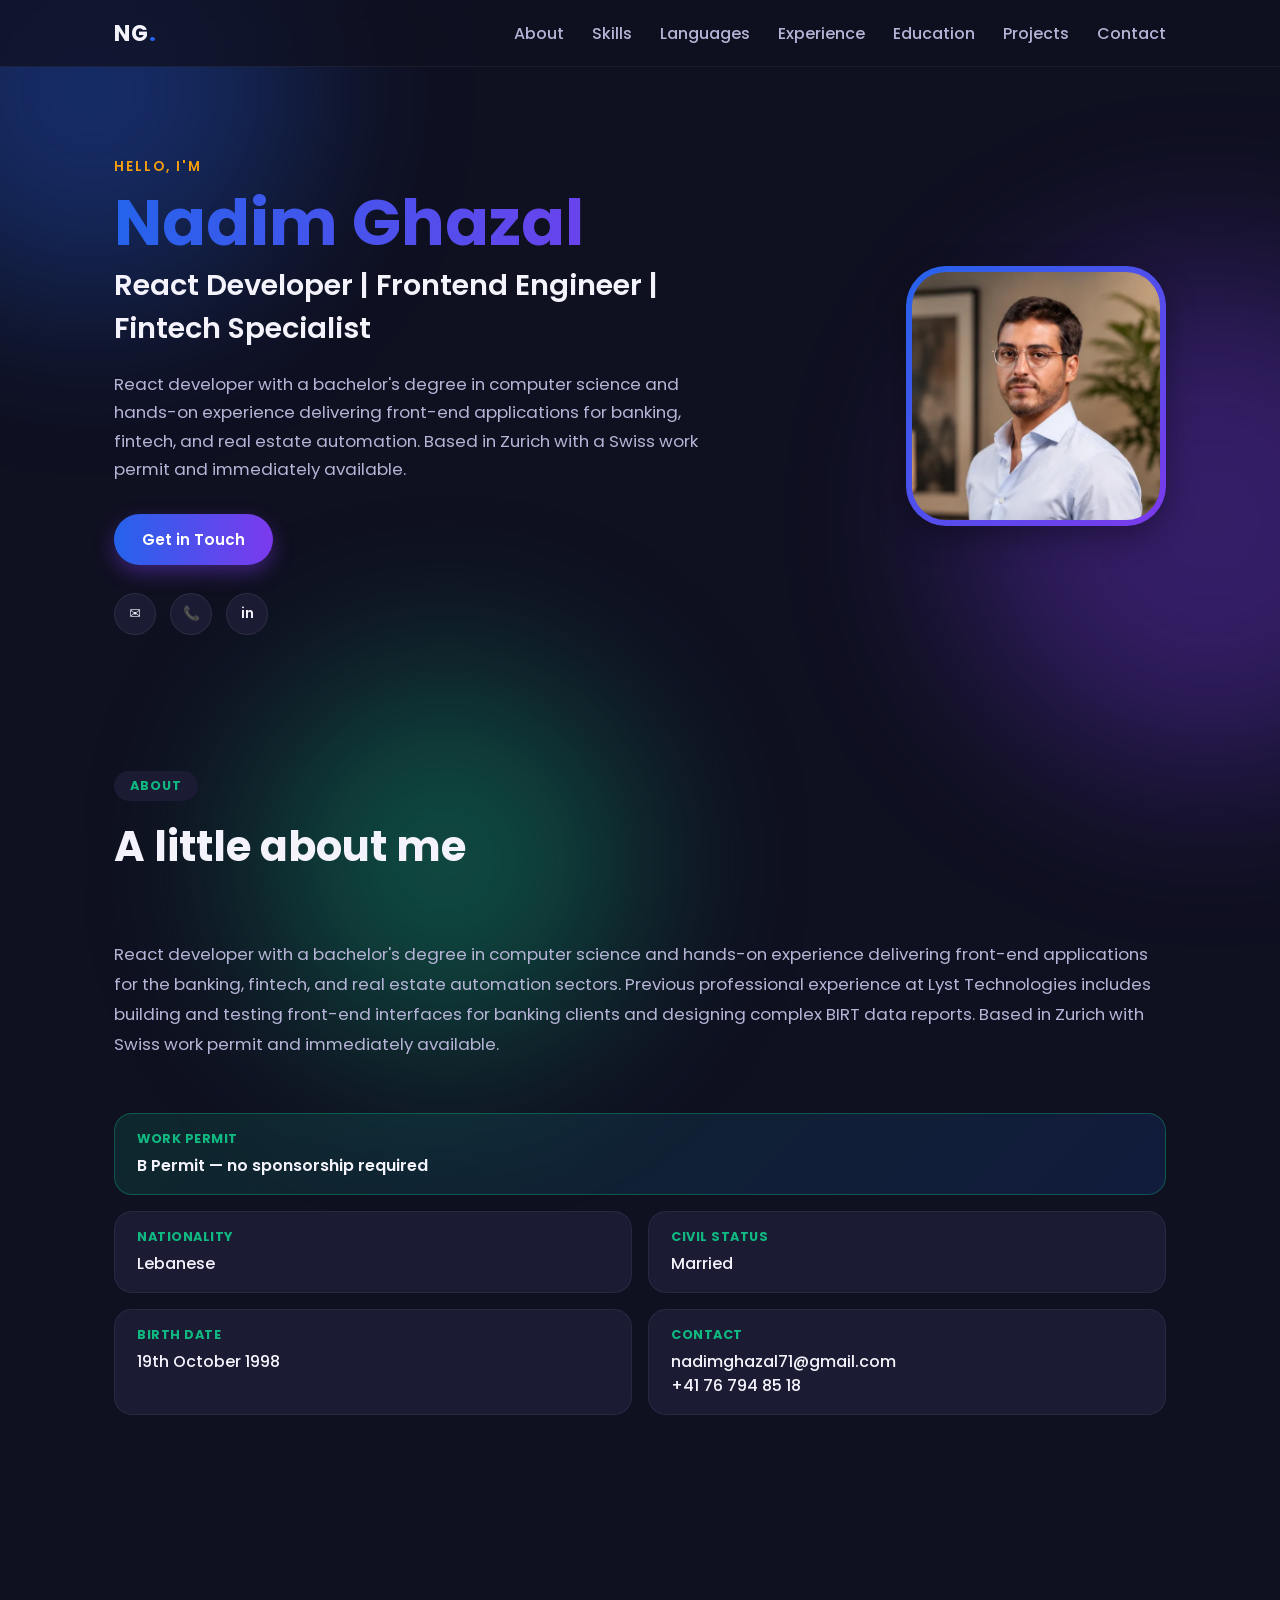
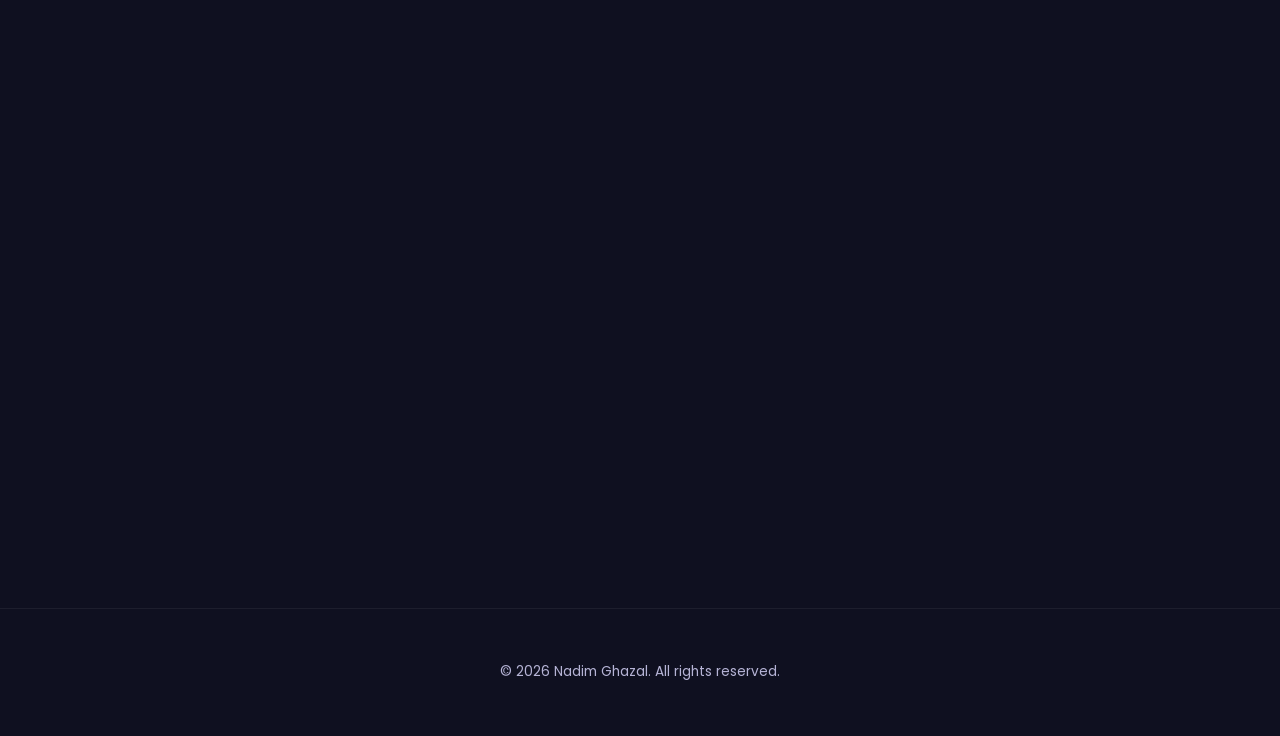
==== commit 19a8a2c4: "Add a headshot to the hero and fix the vertical rhythm Photo replaces the "NG" monogram tile. The 39" ====
--- a/index.html
+++ b/index.html
@@ -94,7 +94,12 @@
     </div>
     <div class="hero-visual">
       <div class="avatar-frame">
-        <div class="avatar-placeholder">NG</div>
+        <!-- WebP for browsers that take it (16 KB), JPEG fallback (26 KB) -->
+        <picture>
+          <source srcset="assets/photo-nadim.webp" type="image/webp">
+          <img src="assets/photo-nadim.jpg" alt="Nadim Ghazal" class="avatar-photo"
+               width="520" height="520" fetchpriority="high">
+        </picture>
       </div>
     </div>
   </section>
--- a/style.css
+++ b/style.css
@@ -16,6 +16,16 @@
   --radius: 18px;
   --max-width: 1100px;
   --shadow: 0 10px 30px rgba(0,0,0,0.35);
+
+  /*
+    Vertical rhythm. --section-y is the padding on each side of a section, so
+    the gap a reader actually sees between two sections is twice this value:
+    about 88px on a phone rising to 136px on a wide screen. It scales with the
+    viewport, which is why no breakpoint has to override it.
+  */
+  --section-y: clamp(44px, 6vw, 68px);
+  --section-x: 24px;
+  --head-gap: clamp(28px, 3.5vw, 44px);
 }
 
 * { box-sizing: border-box; }
@@ -93,14 +103,18 @@
 .hero {
   max-width: var(--max-width);
   margin: 0 auto;
-  padding: 80px 24px 60px;
+  /* Bottom padding matches --section-y so the hero-to-About gap is identical
+     to every section-to-section gap below it. */
+  padding: clamp(64px, 7vw, 96px) var(--section-x) var(--section-y);
   display: flex;
   align-items: center;
   justify-content: space-between;
   gap: 40px;
   position: relative;
   z-index: 1;
-  min-height: 70vh;
+  /* No min-height: it centred the content inside a 70vh box and left ~150px
+     of slack, making the hero-to-About gap twice every other gap. The hero's
+     height now comes from its content and padding, like every section. */
 }
 .hero-content { flex: 1; max-width: 600px; }
 .eyebrow {
@@ -190,28 +204,29 @@
   background: linear-gradient(135deg, var(--primary), var(--secondary));
   padding: 6px;
   box-shadow: var(--shadow);
-  transform: rotate(4deg);
-}
-.avatar-placeholder {
+  /* The tile used to be an abstract "NG" monogram, where a 4deg tilt read as
+     playful. With a real headshot it reads as crooked, so it sits straight.
+     Restore with: transform: rotate(4deg); */
+  overflow: hidden;
+}
+.avatar-frame picture { display: block; height: 100%; }
+.avatar-photo {
   width: 100%;
   height: 100%;
-  background: var(--bg-soft);
+  object-fit: cover;
   border-radius: 34px;
-  display: flex;
-  align-items: center;
-  justify-content: center;
-  font-size: 4rem;
+  display: block;
 }
 
 /* Shared layout for every content section (About, Skills, Languages, etc.) */
 .section {
   max-width: var(--max-width);
   margin: 0 auto;
-  padding: 90px 24px;
+  padding: var(--section-y) var(--section-x);
   position: relative;
   z-index: 1;
 }
-.section-head { margin-bottom: 48px; }
+.section-head { margin-bottom: var(--head-gap); }
 .tag {
   display: inline-block;
   background: var(--card);
@@ -549,7 +564,9 @@
 /* Footer */
 .footer {
   text-align: center;
-  padding: 30px 24px 40px;
+  padding: clamp(28px, 4vw, 40px) var(--section-x);
+  margin-top: var(--section-y);
+  border-top: 1px solid rgba(255,255,255,0.06);
   color: var(--text-dim);
   font-size: 0.85rem;
   position: relative;
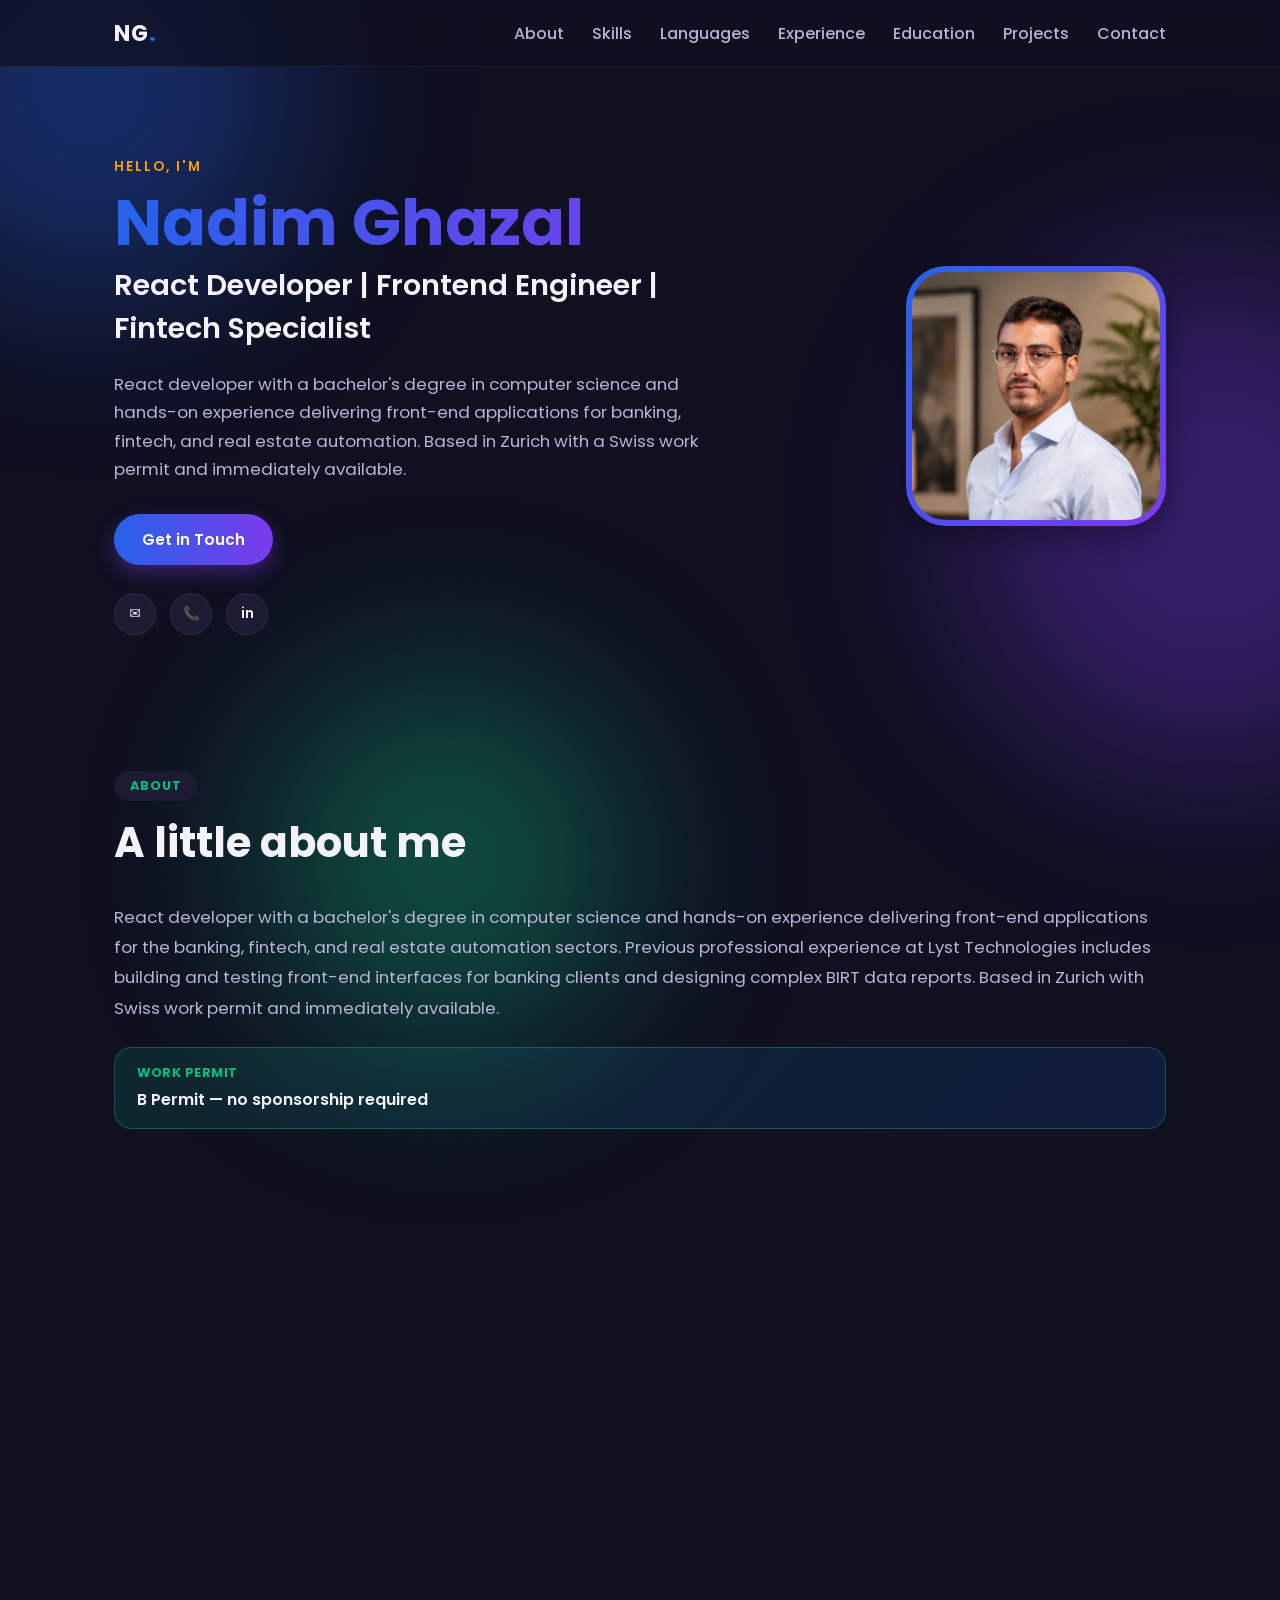
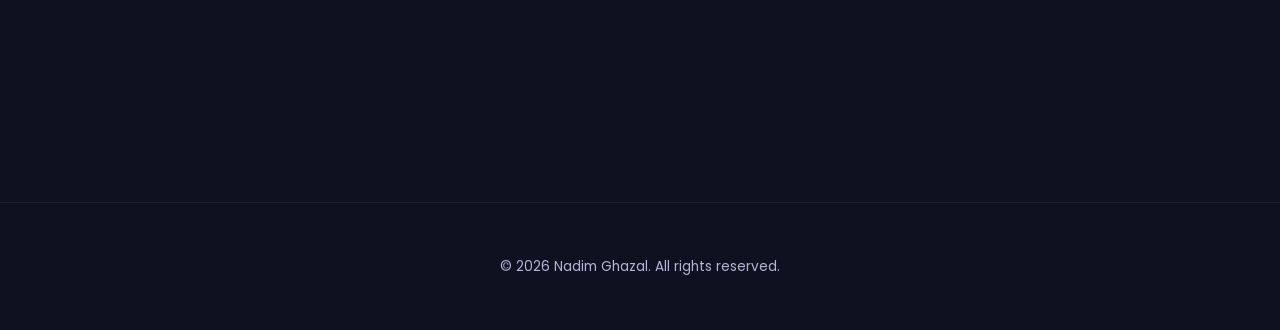
==== commit 8687bc1e: "﻿Cache-bust the stylesheet and scripts GitHub Pages serves style.css, content.js and script.js with " ====
--- a/index.html
+++ b/index.html
@@ -48,7 +48,14 @@
 
 <!-- Poppins is self-hosted: see assets/fonts/poppins.css for why -->
 <link rel="stylesheet" href="assets/fonts/poppins.css">
-<link rel="stylesheet" href="style.css">
+<!--
+  The ?v= token is a cache buster. GitHub Pages serves these with
+  Cache-Control: max-age=600, so without it a browser keeps showing the old
+  stylesheet for ten minutes after a deploy. Bump the token whenever
+  style.css, content.js or script.js changes and every visitor gets the new
+  file on their next page load.
+-->
+<link rel="stylesheet" href="style.css?v=20260907a">
 </head>
 <body>
 
@@ -194,7 +201,7 @@
 </footer>
 
 <!-- content.js holds all the site's text; script.js renders it into the page and handles interactions -->
-<script src="content.js"></script>
-<script src="script.js"></script>
+<script src="content.js?v=20260907a"></script>
+<script src="script.js?v=20260907a"></script>
 </body>
 </html>
--- a/style.css
+++ b/style.css
@@ -1,4 +1,4 @@
-/*
+﻿/*
   Theme colors — change these to re-skin the whole site.
   --primary/--secondary form the gradient used on headings, buttons, and dots.
   --accent/--accent-2 are used sparingly for highlights (eyebrow text, tags, bars).
@@ -25,7 +25,12 @@
   */
   --section-y: clamp(44px, 6vw, 68px);
   --section-x: 24px;
-  --head-gap: clamp(28px, 3.5vw, 44px);
+  /* Space between a section's heading block and its content. Kept tight: the
+     heading and what follows are one unit, and the section padding above
+     already separates them from the previous section. */
+  --head-gap: clamp(18px, 2.2vw, 28px);
+  /* Shared gap for the card grids, so Skills, Languages and Projects match. */
+  --grid-gap: 24px;
 }
 
 * { box-sizing: border-box; }
@@ -237,23 +242,27 @@
   font-weight: 700;
   letter-spacing: 1px;
   text-transform: uppercase;
-  margin-bottom: 14px;
+  margin-bottom: 10px;
 }
 .section-head h2 {
   font-size: clamp(1.8rem, 4vw, 2.6rem);
   margin: 0;
 }
 
-/* About — bio paragraph on top, personal-details cards in a grid below it */
+/* About — bio paragraph on top, the work-permit card below it */
 .about-grid {
   display: flex;
   flex-direction: column;
-  gap: 36px;
+  gap: 24px;
 }
 .about-text {
   color: var(--text-dim);
   font-size: 1.05rem;
   line-height: 1.8;
+  /* A paragraph's default 1em margin stacked on top of --head-gap and made
+     the heading-to-text gap noticeably larger here than in other sections.
+     The parent uses gap for spacing, so no margin is wanted at all. */
+  margin: 0;
 }
 .info-grid {
   display: grid;
@@ -295,7 +304,7 @@
 .skills-grid {
   display: grid;
   grid-template-columns: repeat(auto-fit, minmax(220px, 1fr));
-  gap: 24px;
+  gap: var(--grid-gap);
 }
 .skill-card {
   background: var(--card);
@@ -363,7 +372,7 @@
 .languages-grid {
   display: grid;
   grid-template-columns: repeat(auto-fit, minmax(280px, 1fr));
-  gap: 22px;
+  gap: var(--grid-gap);
 }
 .language-item {
   background: var(--card);
@@ -397,7 +406,7 @@
 .projects-grid {
   display: grid;
   grid-template-columns: repeat(auto-fit, minmax(280px, 1fr));
-  gap: 28px;
+  gap: var(--grid-gap);
 }
 .project-card {
   background: var(--card);
@@ -455,7 +464,7 @@
 /* Contact — direct details + message form (submits via the relay set in content.js) */
 .contact-wrap {
   display: flex;
-  gap: 50px;
+  gap: clamp(32px, 4vw, 48px);
   flex-wrap: wrap;
 }
 .contact-info {
@@ -590,11 +599,41 @@
     gap: 18px;
     border-bottom: 1px solid rgba(255,255,255,0.08);
   }
-  .hero { flex-direction: column; text-align: center; padding-top: 50px; }
+  /*
+    On a phone the hero has to fit one screen, photo included — otherwise the
+    portrait is cut in half on landing. Everything below is tightened just
+    enough to bring the photo above the fold on a 393x730 viewport.
+  */
+  .hero {
+    flex-direction: column;
+    text-align: center;
+    padding-top: 16px;
+    gap: 16px;
+  }
   .hero-actions, .socials { justify-content: center; }
-  .avatar-frame { width: 200px; height: 200px; }
+  .eyebrow { margin-bottom: 8px; }
+  .role { margin: 6px 0 10px; }
+  .hero-text { font-size: 1rem; margin-bottom: 16px; }
+  .hero-actions { margin-bottom: 16px; }
+  .avatar-frame { width: 140px; height: 140px; border-radius: 30px; }
+  .avatar-photo { border-radius: 26px; }
   .contact-details li { flex-direction: column; align-items: flex-start; text-align: left; }
   .info-grid { grid-template-columns: 1fr; }
+}
+
+/*
+  Short phone screens (iPhone SE, older Androids). The limiting dimension here
+  is height, not width, so this keys off height: the hero is compressed a
+  little further only where it actually has to be, leaving taller phones with
+  the roomier layout above.
+*/
+@media (max-width: 820px) and (max-height: 700px) {
+  .hero { gap: 12px; padding-top: 12px; }
+  .hero-text { font-size: 0.94rem; line-height: 1.55; margin-bottom: 12px; }
+  .hero-actions { margin-bottom: 12px; }
+  .role { margin: 4px 0 8px; }
+  .avatar-frame { width: 118px; height: 118px; border-radius: 26px; }
+  .avatar-photo { border-radius: 22px; }
 }
 
 @media (min-width: 821px) and (max-width: 1000px) {
